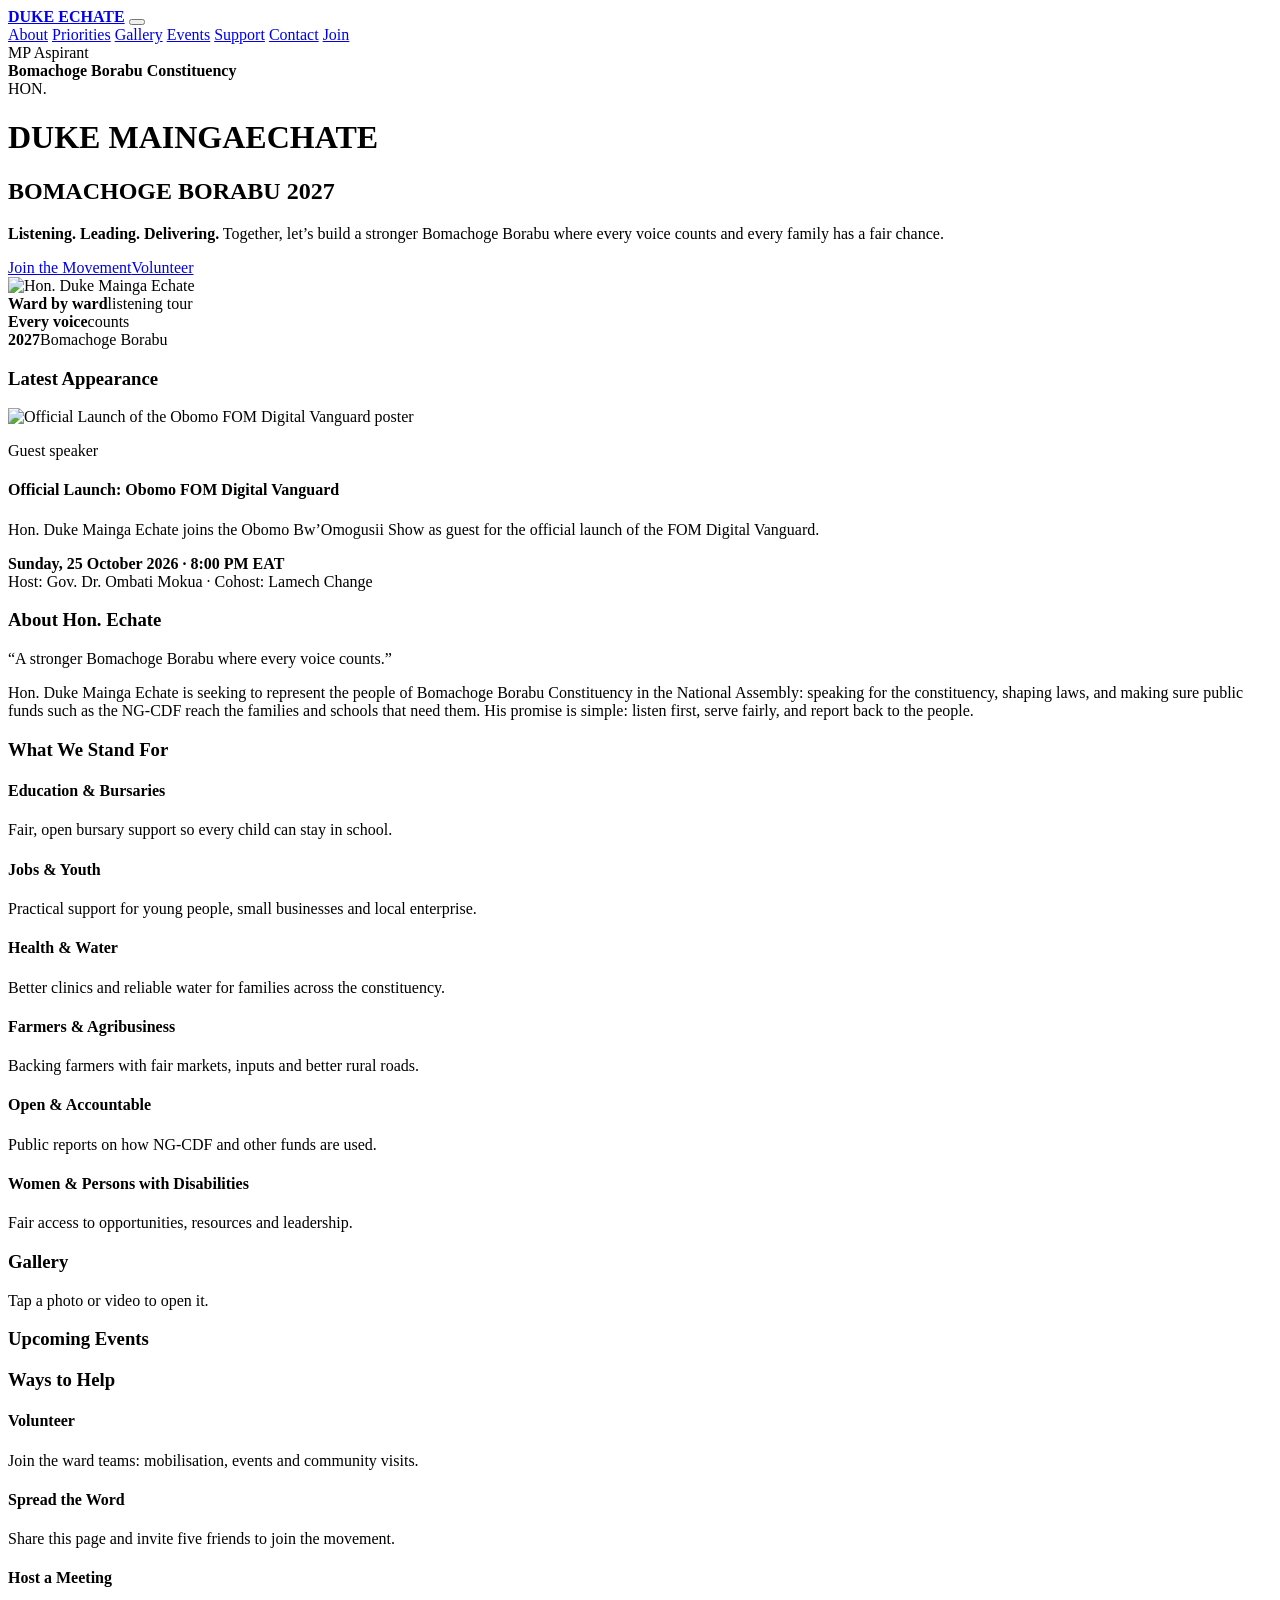
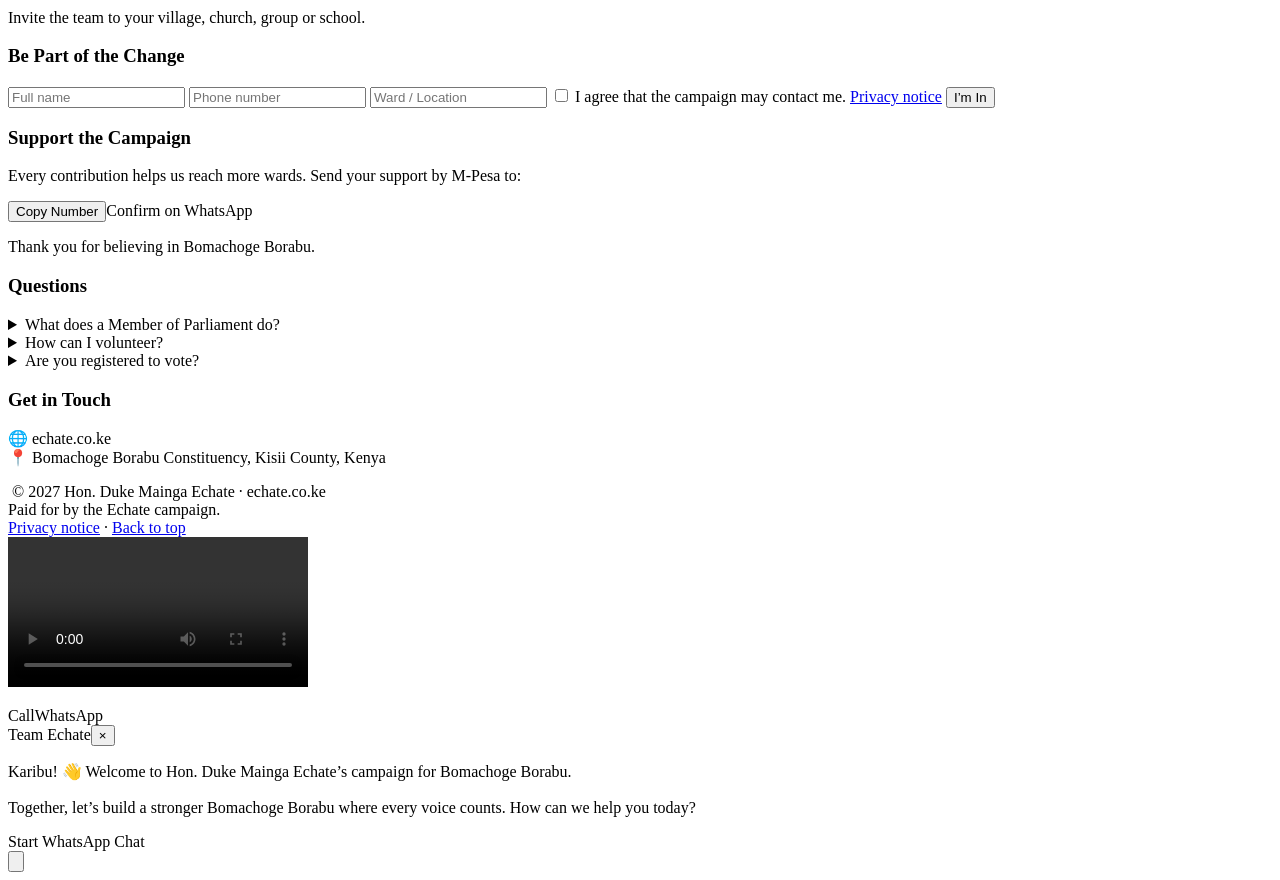
==== index.html @ a531b74c "Create index.html" ====
<!DOCTYPE html>
<html lang="en">
<head>
<meta charset="utf-8">
<meta name="viewport" content="width=device-width, initial-scale=1, viewport-fit=cover">
<title>Hon. Duke Mainga Echate | MP Aspirant, Bomachoge Borabu</title>
<meta name="description" content="Hon. Duke Mainga Echate, MP aspirant for Bomachoge Borabu Constituency. Join the movement for a stronger Bomachoge Borabu where every voice counts.">
<meta name="theme-color" content="#071238">
<link rel="canonical" href="https://echate.co.ke/">
<link rel="icon" href="favicon.ico" sizes="any">
<link rel="icon" type="image/png" href="favicon.png">
<link rel="apple-touch-icon" href="apple-touch-icon.png">
<meta property="og:type" content="website">
<meta property="og:locale" content="en_KE">
<meta property="og:site_name" content="Hon. Duke Mainga Echate">
<meta property="og:title" content="Hon. Duke Mainga Echate | MP Aspirant, Bomachoge Borabu">
<meta property="og:description" content="Join the movement for a stronger Bomachoge Borabu where every voice counts.">
<meta property="og:url" content="https://echate.co.ke/">
<meta property="og:image" content="https://echate.co.ke/share.jpg">
<meta property="og:image:width" content="1200">
<meta property="og:image:height" content="630">
<meta name="twitter:card" content="summary_large_image">
<meta name="twitter:title" content="Hon. Duke Mainga Echate | MP Aspirant, Bomachoge Borabu">
<meta name="twitter:image" content="https://echate.co.ke/share.jpg">
<link rel="stylesheet" href="style.css">
<noscript><style>.top .burger{display:none!important}.top .nl{display:flex!important;position:static!important;flex-wrap:wrap}</style></noscript>
</head>
<body>

<header class="top">
  <div class="w">
    <nav aria-label="Main">
      <a class="br" href="#" aria-label="Echate home"><img class="lg" src="logo.png" alt=""><b>DUKE ECHATE</b></a>
      <button class="burger" id="bg" type="button" aria-label="Open menu" aria-expanded="false" aria-controls="menu"><span></span><span></span><span></span></button>
      <div class="nl" id="menu">
        <a href="#about">About</a>
        <a href="#priorities">Priorities</a>
        <a href="#gallery">Gallery</a>
        <a href="#events">Events</a>
        <a href="#donate" class="needs-mpesa">Support</a>
        <a href="#contact">Contact</a>
        <a class="cta" href="#join">Join</a>
      </div>
    </nav>
  </div>
</header>

<div class="herowrap">
<div class="w">
<header class="hero">
  <div>
    <div class="party"><img src="logo.png" alt=""><span>MP Aspirant<br><b>Bomachoge Borabu Constituency</b></span></div>
    <div class="sm">HON.</div>
    <h1><span class="fn">DUKE MAINGA</span>ECHATE</h1>
    <h2>BOMACHOGE BORABU 2027</h2>
    <p><b>Listening. Leading. Delivering.</b> Together, let’s build a stronger Bomachoge Borabu where every voice counts and every family has a fair chance.</p>
    <div class="btns"><a class="b p" href="#join">Join the Movement</a><a class="b" href="#join">Volunteer</a></div>
  </div>
  <img class="photo" alt="Hon. Duke Mainga Echate" src="echate.jpg">
</header>
</div>
</div>

<div class="w">

<div class="st"><div><b>Ward by ward</b>listening tour</div><div><b>Every voice</b>counts</div><div><b>2027</b>Bomachoge Borabu</div></div>

<section id="latest">
  <h3>Latest Appearance</h3>
  <div class="feat">
    <img src="launch-poster.jpg" alt="Official Launch of the Obomo FOM Digital Vanguard poster" loading="lazy">
    <div>
      <p class="tag">Guest speaker</p>
      <h4>Official Launch: Obomo FOM Digital Vanguard</h4>
      <p class="mu">Hon. Duke Mainga Echate joins the Obomo Bw’Omogusii Show as guest for the official launch of the FOM Digital Vanguard.</p>
      <p class="mu"><b>Sunday, 25 October 2026 · 8:00 PM EAT</b><br>Host: Gov. Dr. Ombati Mokua · Cohost: Lamech Change</p>
    </div>
  </div>
</section>

<section id="about">
  <h3>About Hon. Echate</h3>
  <p class="quote">“A stronger Bomachoge Borabu where every voice counts.”</p>
  <p class="mu">Hon. Duke Mainga Echate is seeking to represent the people of Bomachoge Borabu Constituency in the National Assembly: speaking for the constituency, shaping laws, and making sure public funds such as the NG-CDF reach the families and schools that need them. His promise is simple: listen first, serve fairly, and report back to the people.</p>
</section>

<section id="priorities">
  <h3>What We Stand For</h3>
  <div class="g">
    <div class="c"><h4>Education &amp; Bursaries</h4><p>Fair, open bursary support so every child can stay in school.</p></div>
    <div class="c"><h4>Jobs &amp; Youth</h4><p>Practical support for young people, small businesses and local enterprise.</p></div>
    <div class="c"><h4>Health &amp; Water</h4><p>Better clinics and reliable water for families across the constituency.</p></div>
    <div class="c"><h4>Farmers &amp; Agribusiness</h4><p>Backing farmers with fair markets, inputs and better rural roads.</p></div>
    <div class="c"><h4>Open &amp; Accountable</h4><p>Public reports on how NG-CDF and other funds are used.</p></div>
    <div class="c"><h4>Women &amp; Persons with Disabilities</h4><p>Fair access to opportunities, resources and leadership.</p></div>
  </div>
</section>

<section id="gallery">
  <h3>Gallery</h3>
  <div class="gw"><div class="gl" id="gl"></div></div>
  <p class="hint">Tap a photo or video to open it.</p>
</section>

<section id="events">
  <h3>Upcoming Events</h3>
  <div class="g2" id="evl"></div>
</section>

<section id="volunteer">
  <h3>Ways to Help</h3>
  <div class="g">
    <div class="c"><h4>Volunteer</h4><p>Join the ward teams: mobilisation, events and community visits.</p></div>
    <div class="c"><h4>Spread the Word</h4><p>Share this page and invite five friends to join the movement.</p></div>
    <div class="c"><h4>Host a Meeting</h4><p>Invite the team to your village, church, group or school.</p></div>
  </div>
</section>

<section id="join">
  <h3>Be Part of the Change</h3>
  <form class="f" id="jf" novalidate>
    <input id="n" name="name" placeholder="Full name" autocomplete="name" required>
    <input id="p" name="phone" placeholder="Phone number" type="tel" autocomplete="tel" required>
    <input id="w" name="ward" placeholder="Ward / Location">
    <label class="chk"><input type="checkbox" id="cn"> <span>I agree that the campaign may contact me. <a href="privacy.html">Privacy notice</a></span></label>
    <button class="b p" id="js" type="submit">I’m In</button>
    <p class="fs" id="fs" role="status"></p>
  </form>
</section>

<section id="donate" class="needs-mpesa">
  <div class="dn">
    <h3 class="nm">Support the Campaign</h3>
    <p class="mu">Every contribution helps us reach more wards. Send your support by M-Pesa to:</p>
    <p class="num" id="mp"></p>
    <div class="btns"><button class="b p" id="cp" type="button">Copy Number</button><a class="b needs-phone" data-wa data-msg="Hello, I have sent my support to the campaign.">Confirm on WhatsApp</a></div>
    <p class="mu sm2">Thank you for believing in Bomachoge Borabu.</p>
  </div>
</section>

<section id="faq">
  <h3>Questions</h3>
  <details class="q"><summary>What does a Member of Parliament do?</summary><p>An MP represents the constituency in the National Assembly, makes and reviews laws, oversees government, and works with the NG-CDF committee on local development.</p></details>
  <details class="q"><summary>How can I volunteer?</summary><p>Fill in the form above and tell us your ward.</p></details>
  <details class="q"><summary>Are you registered to vote?</summary><p>Check your registration with the IEBC and encourage your family and friends to do the same.</p></details>
</section>

<section id="contact">
  <h3>Get in Touch</h3>
  <p id="cl">🌐 echate.co.ke<br>📍 Bomachoge Borabu Constituency, Kisii County, Kenya</p>
  <div class="soc" id="soc"></div>
</section>

</div>

<footer><div class="w">
  <img class="lg" src="logo.png" alt="">
  <span>© <span id="yr">2027</span> Hon. Duke Mainga Echate · echate.co.ke<br>Paid for by the Echate campaign.<br><a href="privacy.html">Privacy notice</a> · <a href="#">Back to top</a></span>
</div></footer>

<div class="lb" id="lb"><img id="lbi" alt=""><video id="lbv" controls playsinline></video><p class="cap" id="lbc"></p></div>

<div class="bar needs-phone"><a data-tel>Call</a><a data-wa data-msg="Hello Hon. Echate’s team! I’d like to join the movement for a stronger Bomachoge Borabu.">WhatsApp</a></div>

<div class="wa needs-phone">
  <div class="pop" id="pp">
    <div class="ph"><span>Team Echate</span><button id="pc" type="button" aria-label="Close">×</button></div>
    <div class="pm"><p>Karibu! 👋 Welcome to Hon. Duke Mainga Echate’s campaign for Bomachoge Borabu.<br><br>Together, let’s build a stronger Bomachoge Borabu where every voice counts. How can we help you today?</p>
    <a data-wa data-msg="Hello Hon. Echate’s team! I’d like to join the movement for a stronger Bomachoge Borabu.">Start WhatsApp Chat</a></div>
  </div>
  <button class="wb" aria-label="Chat on WhatsApp" id="pt" type="button"><svg viewBox="0 0 32 32"><path d="M16 3C9 3 3.3 8.6 3.3 15.5c0 2.4.7 4.7 1.9 6.6L3 29l7.1-2.1a12.8 12.8 0 0 0 5.9 1.4c7 0 12.7-5.6 12.7-12.5S23 3 16 3zm0 22.7c-1.9 0-3.7-.5-5.300-1.500l-.4-.2-4.200 1.200 1.300-4-.3-.4a10 10 0 0 1-1.600-5.300C5.500 10 10.200 5.500 16 5.500s10.500 4.500 10.500 10S21.800 25.700 16 25.700zm5.800-7.500c-.3-.2-1.900-.9-2.200-1s-.5-.2-.7.200-.8 1-1 1.200-.4.200-.7.100a8.500 8.500 0 0 1-4.200-3.700c-.3-.6.300-.5.900-1.700.1-.2 0-.4 0-.5l-1-2.300c-.3-.6-.5-.5-.7-.5h-.6c-.2 0-.6.100-.9.400s-1.200 1.200-1.200 2.900 1.200 3.300 1.400 3.600 2.400 3.700 5.900 5.100c2.200.9 3 .9 4.100.8.700-.1 1.900-.8 2.200-1.500s.3-1.400.2-1.500-.3-.2-.7-.4z"/></svg></button>
</div>

<script src="config.js"></script>
<script src="events.js"></script>
<script src="gallery.js"></script>
<script src="script.js"></script>
</body>
</html>
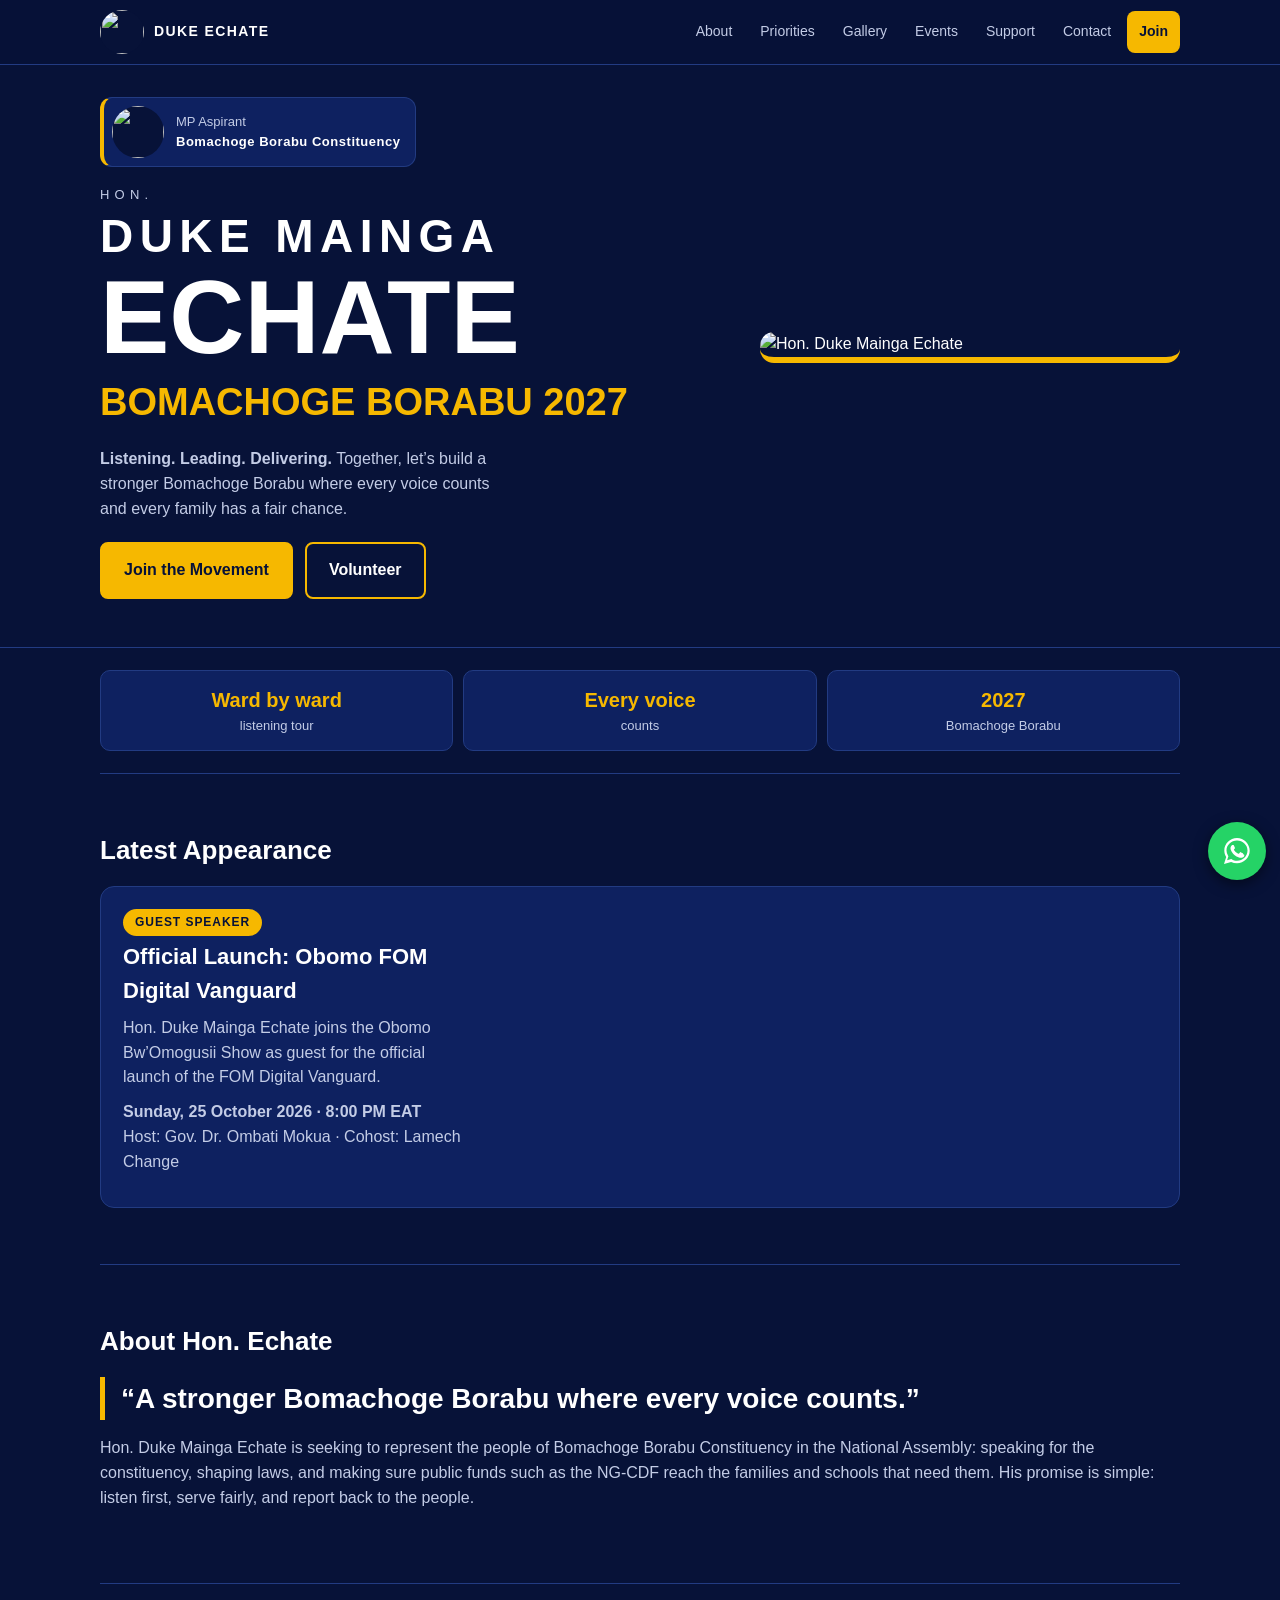
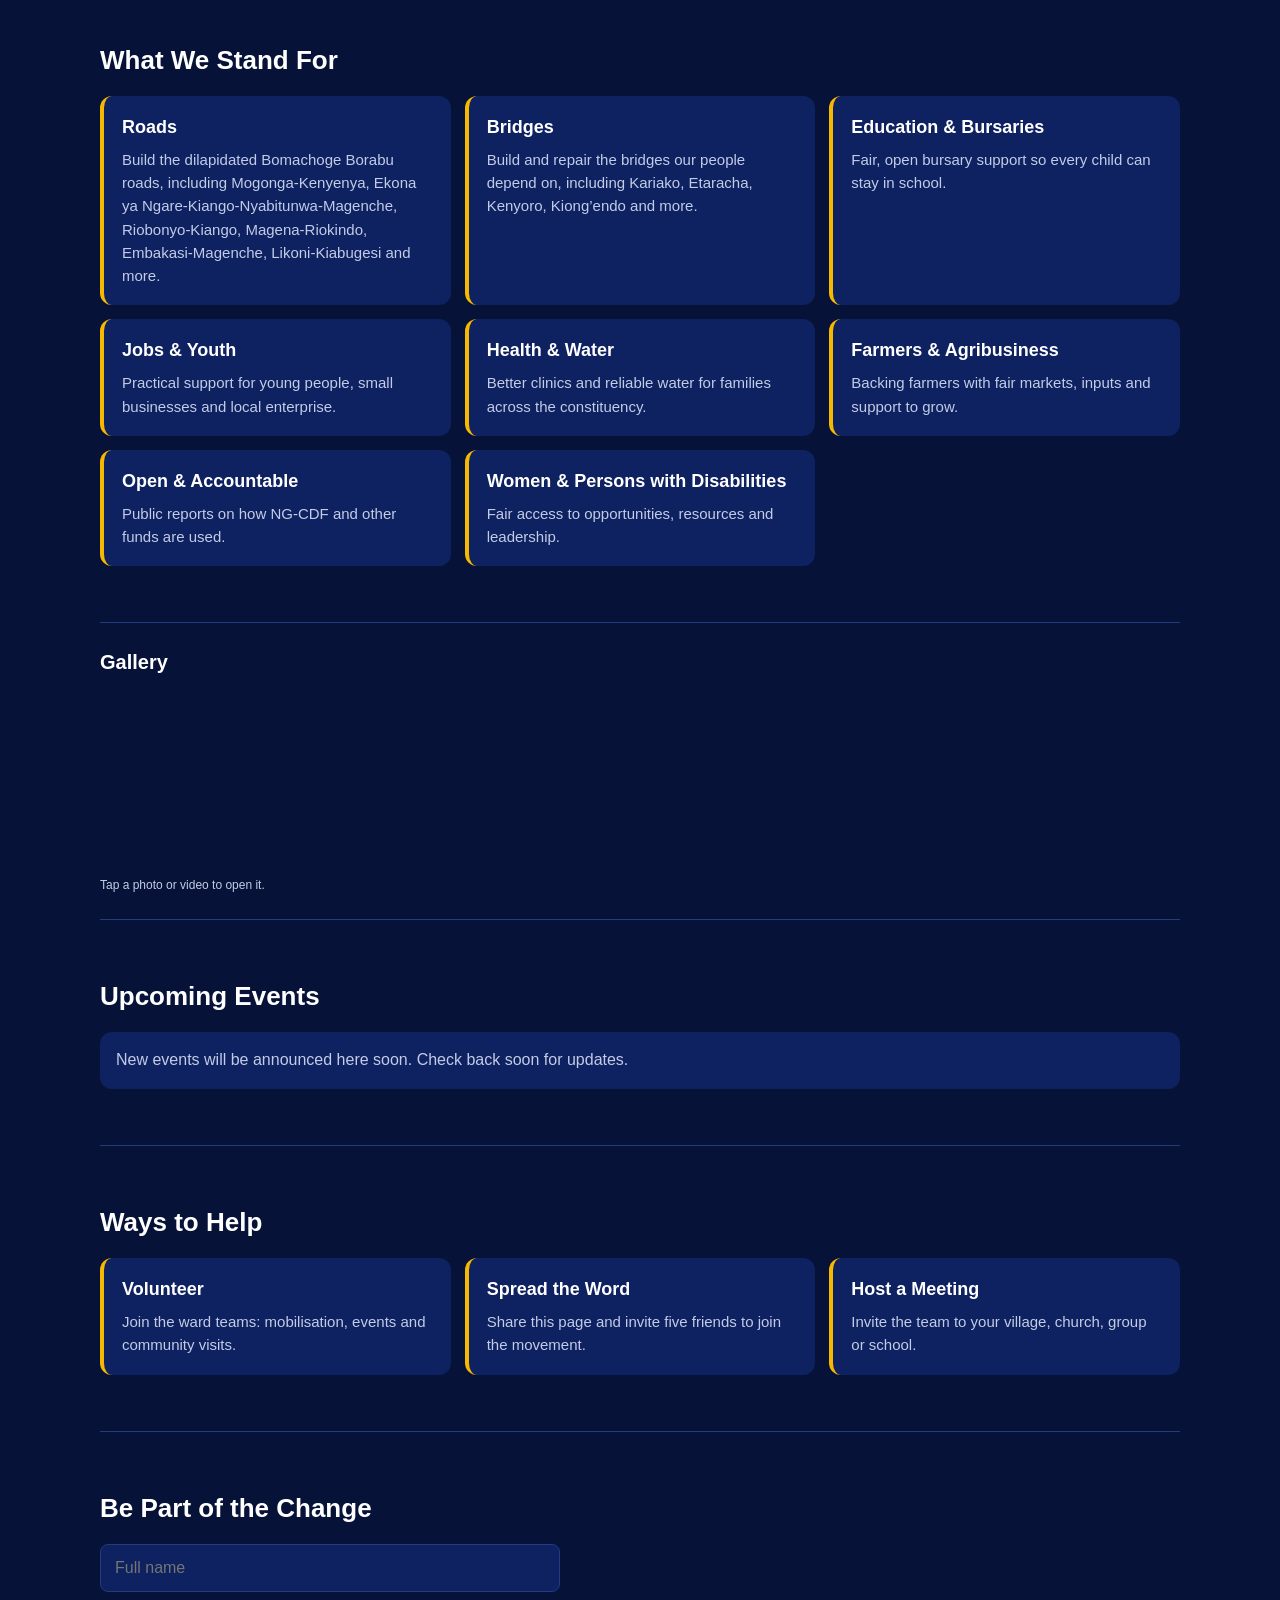
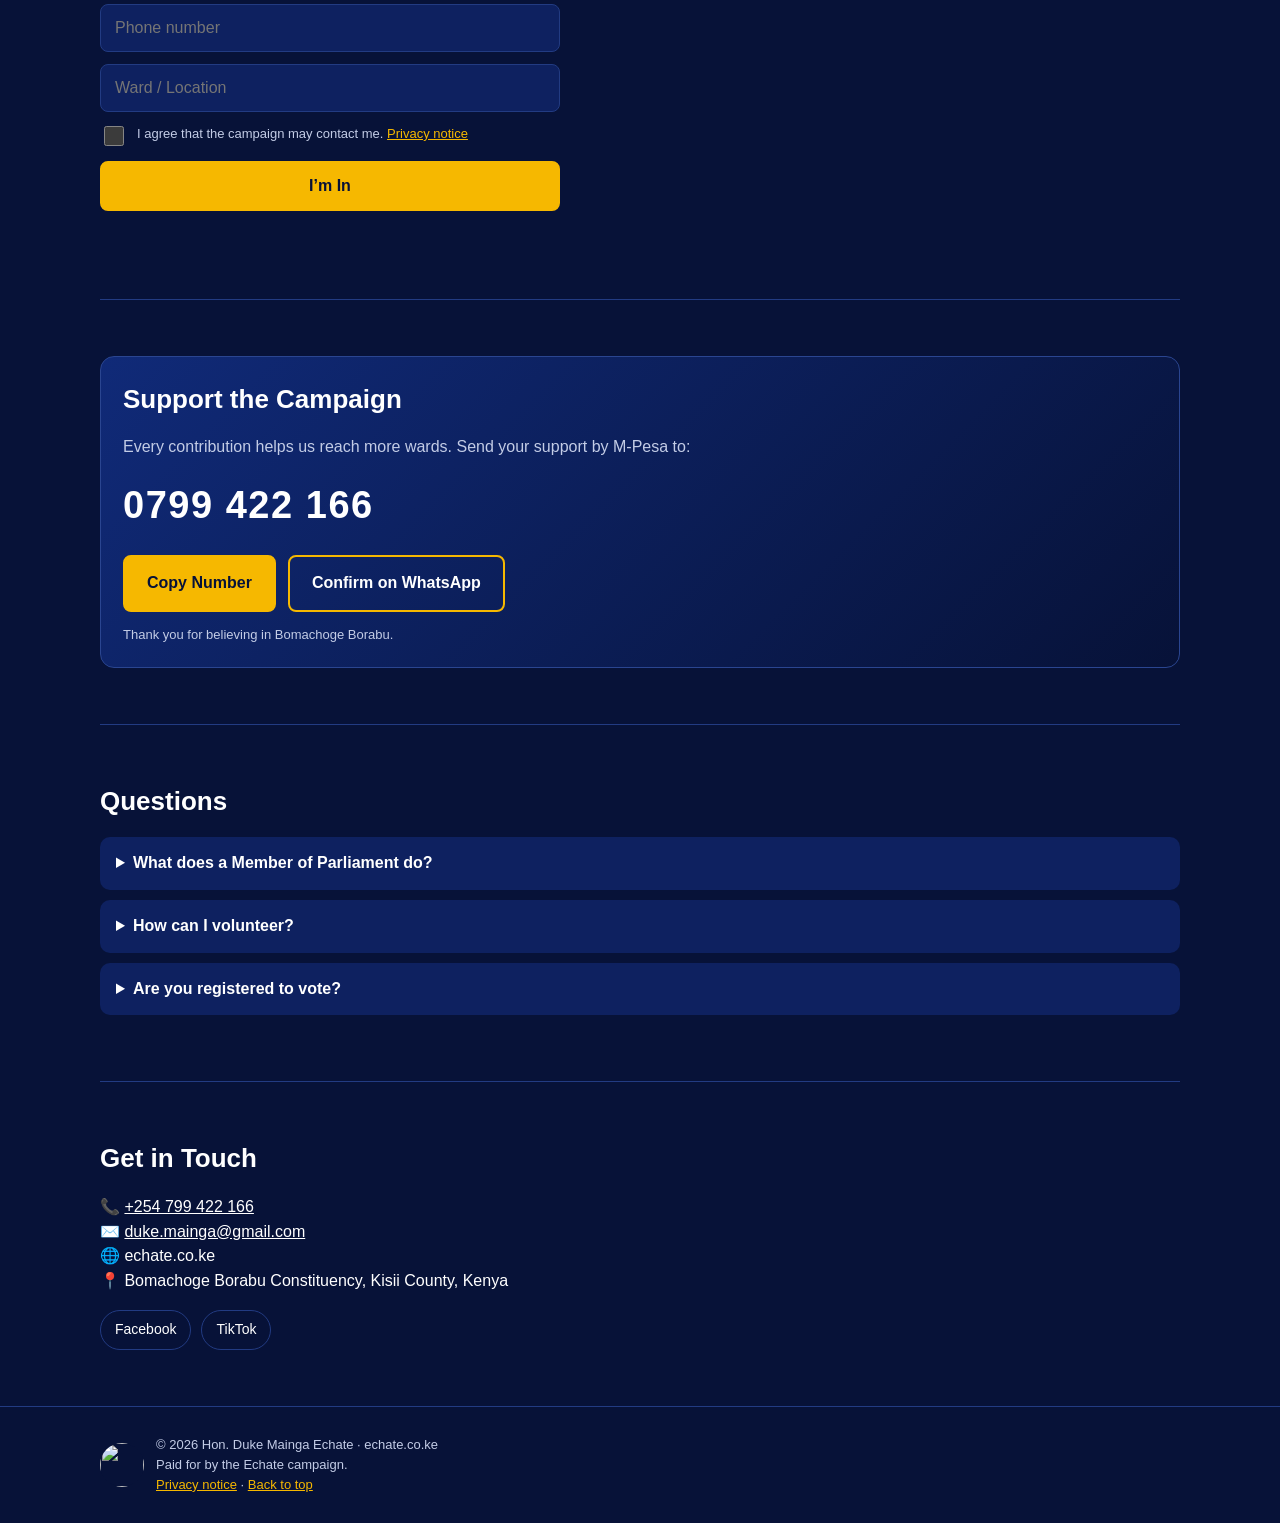
==== commit 6bc2f190: "Update index.html" ====
--- a/index.html
+++ b/index.html
@@ -87,10 +87,12 @@
 <section id="priorities">
   <h3>What We Stand For</h3>
   <div class="g">
+    <div class="c"><h4>Roads</h4><p>Build the dilapidated Bomachoge Borabu roads, including Mogonga-Kenyenya, Ekona ya Ngare-Kiango-Nyabitunwa-Magenche, Riobonyo-Kiango, Magena-Riokindo, Embakasi-Magenche, Likoni-Kiabugesi and more.</p></div>
+    <div class="c"><h4>Bridges</h4><p>Build and repair the bridges our people depend on, including Kariako, Etaracha, Kenyoro, Kiong’endo and more.</p></div>
     <div class="c"><h4>Education &amp; Bursaries</h4><p>Fair, open bursary support so every child can stay in school.</p></div>
     <div class="c"><h4>Jobs &amp; Youth</h4><p>Practical support for young people, small businesses and local enterprise.</p></div>
     <div class="c"><h4>Health &amp; Water</h4><p>Better clinics and reliable water for families across the constituency.</p></div>
-    <div class="c"><h4>Farmers &amp; Agribusiness</h4><p>Backing farmers with fair markets, inputs and better rural roads.</p></div>
+    <div class="c"><h4>Farmers &amp; Agribusiness</h4><p>Backing farmers with fair markets, inputs and support to grow.</p></div>
     <div class="c"><h4>Open &amp; Accountable</h4><p>Public reports on how NG-CDF and other funds are used.</p></div>
     <div class="c"><h4>Women &amp; Persons with Disabilities</h4><p>Fair access to opportunities, resources and leadership.</p></div>
   </div>
--- a/style.css
+++ b/style.css
@@ -0,0 +1,206 @@
+/* ===== Echate theme: navy, gold, white ===== */
+:root{--bg:#071238;--card:#0e2160;--line:#223b82;--tx:#ffffff;--mu:#c3cce6;--g:#f6b800;--g2:#e0a400;--ink:#071238;color-scheme:dark;box-sizing:border-box;--gh:130px;padding-bottom:calc(64px + env(safe-area-inset-bottom,0px))}
+*{box-sizing:inherit}
+html{scroll-behavior:smooth;scroll-padding-top:calc(76px + env(safe-area-inset-top,0px))}
+body{margin:0;background:var(--bg);color:var(--tx);font-family:"Helvetica Neue",Arial,sans-serif;line-height:1.55}
+.w{max-width:960px;margin:0 auto;padding:0 max(20px,env(safe-area-inset-left,0px)) 0 max(20px,env(safe-area-inset-right,0px))}
+img,video{max-width:100%}
+body{overflow-x:hidden}
+a{color:inherit}
+
+/* header + navigation (hamburger on phones and tablets) */
+.top{position:sticky;top:0;z-index:30;padding-top:env(safe-area-inset-top,0px);background:rgba(7,18,56,.94);-webkit-backdrop-filter:blur(8px);backdrop-filter:blur(8px);border-bottom:1px solid var(--line)}
+nav{display:flex;justify-content:space-between;align-items:center;gap:8px;padding:10px 0;font-size:14px;position:relative}
+.br{display:flex;align-items:center;gap:10px;text-decoration:none;color:#fff}
+.br b{letter-spacing:.1em;font-size:14px}
+.lg{width:44px;height:44px;border-radius:50%;display:block;background:var(--ink)}
+.nl{display:flex;gap:4px;align-items:center}
+.nl a{color:var(--mu);text-decoration:none;padding:10px 12px;border-radius:8px}
+.nl a:hover{color:#fff;background:var(--card)}
+.nl a.cta{background:var(--g);color:var(--ink);font-weight:700}
+.burger{display:none;width:46px;height:46px;border:1px solid var(--line);background:var(--card);border-radius:10px;flex-direction:column;align-items:center;justify-content:center;gap:5px;padding:0}
+.burger span{display:block;width:22px;height:2px;background:#fff;border-radius:2px;transition:transform .25s,opacity .2s}
+.burger[aria-expanded="true"] span:nth-child(1){transform:translateY(7px) rotate(45deg)}
+.burger[aria-expanded="true"] span:nth-child(2){opacity:0}
+.burger[aria-expanded="true"] span:nth-child(3){transform:translateY(-7px) rotate(-45deg)}
+@media(max-width:859px){
+  .top .burger{display:flex}
+  .top .nl{display:none;position:absolute;left:0;right:0;top:100%;flex-direction:column;align-items:stretch;gap:2px;background:#0a1a4f;border:1px solid var(--line);border-radius:12px;padding:8px;box-shadow:0 14px 30px rgba(0,0,0,.65)}
+  .top .nl.o{display:flex}
+  .top .nl a{padding:15px 16px;font-size:16px}
+  .top .nl a.cta{text-align:center;margin-top:4px}
+}
+
+/* hero */
+.hero{display:grid;gap:24px;padding:20px 0 40px;align-items:center}
+@media(min-width:760px){.hero{grid-template-columns:1.1fr .9fr}}
+.party{display:flex;align-items:center;gap:12px;background:var(--card);border:1px solid var(--line);border-left:4px solid var(--g);border-radius:12px;padding:8px 14px 8px 8px;margin-bottom:18px;font-size:13px;color:var(--mu);width:max-content;max-width:100%}
+.party img{width:52px;height:52px;border-radius:50%;background:var(--ink);flex:none}
+.party b{color:#fff;letter-spacing:.04em}
+.sm{letter-spacing:.4em;font-size:13px;color:var(--mu)}
+h1{font-size:clamp(56px,16vw,104px);line-height:.95;margin:6px 0;font-weight:800}
+.fn{display:block;font-size:clamp(26px,8vw,46px);letter-spacing:.14em;font-weight:700;line-height:1.1;margin-bottom:6px}
+.hero h2{font-size:clamp(26px,7vw,38px);margin:0 0 8px;color:var(--g);font-weight:800}
+.hero p{color:var(--mu);max-width:44ch}
+.btns{display:flex;gap:12px;flex-wrap:wrap;margin-top:20px}
+.b{display:inline-block;padding:14px 22px;border-radius:8px;font-weight:700;text-decoration:none;border:2px solid var(--g);color:#fff;background:transparent}
+.b.p{background:var(--g);color:var(--ink)}
+.photo{width:100%;max-height:620px;object-fit:cover;object-position:top;border-radius:14px;border-bottom:6px solid var(--g);display:block}
+
+/* sections */
+section{padding:40px 0;border-top:1px solid var(--line)}
+h3{font-size:26px;margin:0 0 16px}
+.g{display:grid;gap:14px}
+@media(min-width:760px){.g{grid-template-columns:repeat(3,1fr)}}
+.c{background:var(--card);padding:18px;border-radius:12px;border-left:4px solid var(--g)}
+.c h4{margin:0 0 6px;font-size:18px}
+.c p{margin:0;color:var(--mu);font-size:15px}
+.st{display:grid;grid-template-columns:repeat(3,1fr);gap:10px;text-align:center;padding:22px 0}
+.st div{background:var(--card);border:1px solid var(--line);border-radius:10px;padding:14px 6px;font-size:13px;color:var(--mu)}
+.st b{display:block;font-size:20px;color:var(--g)}
+.quote{font-size:clamp(20px,5vw,28px);font-weight:700;border-left:5px solid var(--g);padding-left:16px;margin:0 0 14px}
+.mu{color:var(--mu)}
+
+/* gallery (auto-scrolling strip: photos + videos) */
+#gallery{padding:24px 0}
+#gallery h3{font-size:20px;margin-bottom:10px}
+.gw{overflow:hidden;border-radius:12px}
+.gl{display:flex;gap:10px;width:max-content;animation:rv 30s linear infinite}
+.gw:hover .gl{animation-play-state:paused}
+.gi{position:relative;height:var(--gh);border-radius:10px;overflow:hidden;cursor:pointer;background:#040b26;flex:none}
+.gi img,.gi video{height:var(--gh);width:auto;display:block}
+.gi video{min-width:90px;object-fit:cover}
+.pl{position:absolute;left:50%;top:50%;width:40px;height:40px;margin:-20px 0 0 -20px;border-radius:50%;background:rgba(246,184,0,.95);color:var(--ink);display:flex;align-items:center;justify-content:center;font-size:16px;padding-left:3px}
+.hint{margin:8px 0 0;font-size:12px;color:var(--mu)}
+@keyframes rv{from{transform:translateX(-50%)}to{transform:translateX(0)}}
+@media(prefers-reduced-motion:reduce){.gl{animation:none}.gw{overflow-x:auto}}
+.lb{flex-direction:column;gap:10px;display:none;position:fixed;top:0;right:0;bottom:0;left:0;background:rgba(0,0,0,.93);z-index:50;align-items:center;justify-content:center;padding:16px}
+.lb.o{display:flex}
+.lb img,.lb video{max-width:100%;max-height:calc(100% - 52px);border-radius:10px}
+.cap{margin:0;color:#fff;font-weight:700;text-align:center;font-size:16px}
+.cap:empty{display:none}
+.lb video{display:none;width:100%;background:#000}
+
+/* events */
+.g2{display:grid;gap:14px}
+@media(min-width:760px){.g2{grid-template-columns:1fr 1fr}}
+.ev{display:flex;gap:14px;background:var(--card);border-radius:12px;padding:14px;align-items:center}
+.ev .d{background:var(--g);color:var(--ink);border-radius:8px;padding:8px 12px;text-align:center;font-weight:800;line-height:1.1;min-width:64px}
+.ev .d small{display:block;font-size:11px;font-weight:600}
+.ev p{margin:0;color:var(--mu);font-size:14px}
+.em{color:var(--mu);grid-column:1/-1;background:var(--card);padding:16px;border-radius:12px}
+
+/* form, donate, faq, contact */
+.f{display:grid;gap:12px;max-width:460px}
+input{padding:14px;border-radius:8px;border:1px solid var(--line);background:var(--card);color:var(--tx);font-size:16px;width:100%}
+button{cursor:pointer;font-size:16px;font-family:inherit}
+.dn{background:linear-gradient(135deg,#102a78,#071238);border:1px solid #2a4590;border-radius:14px;padding:22px}
+.nm{margin-top:0}
+.sm2{font-size:13px;margin-bottom:0}
+.num{font-size:clamp(26px,8vw,38px);font-weight:800;margin:6px 0;letter-spacing:.04em;color:#fff}
+.q{background:var(--card);border-radius:10px;padding:14px 16px;margin-bottom:10px}
+.q summary{font-weight:700;cursor:pointer}
+.q p{color:var(--mu);margin:8px 0 0}
+.soc{display:flex;gap:10px;flex-wrap:wrap;margin-top:12px}
+.soc a{border:1px solid var(--line);padding:8px 14px;border-radius:20px;color:#fff;text-decoration:none;font-size:14px}
+#contact a{color:#fff}
+footer{padding:28px 0;color:var(--mu);font-size:13px;border-top:1px solid var(--line)}
+footer .w{display:flex;align-items:center;gap:12px}
+
+/* bottom bar + WhatsApp bubble */
+.bar{position:fixed;left:0;right:0;bottom:0;display:flex;gap:8px;padding:10px 12px calc(10px + env(safe-area-inset-bottom,0px));background:#040b26;z-index:5}
+.bar a{flex:1;text-align:center;padding:12px;border-radius:8px;font-weight:700;text-decoration:none;color:var(--ink);background:var(--g)}
+.bar a+a{background:#25d366;color:#04210f}
+@media(min-width:760px){.bar{display:none}:root{padding-bottom:0}}
+.wa{position:fixed;right:14px;bottom:calc(76px + env(safe-area-inset-bottom,0px));z-index:6;display:flex;flex-direction:column;align-items:flex-end;gap:10px}
+@media(min-width:760px){.wa{bottom:20px}}
+.wb{width:58px;height:58px;border-radius:50%;background:#25d366;border:0;box-shadow:0 4px 14px rgba(0,0,0,.5);display:flex;align-items:center;justify-content:center}
+.wb svg{width:32px;height:32px;fill:#fff}
+.pop{display:none;width:min(300px,calc(100vw - 28px));background:#fff;color:#111;border-radius:14px;box-shadow:0 6px 24px rgba(0,0,0,.6);overflow:hidden}
+.pop.o{display:block}
+.ph{background:#075e54;color:#fff;padding:12px 14px;display:flex;justify-content:space-between;align-items:center;font-weight:700;font-size:15px}
+.ph button{background:none;border:0;color:#fff;font-size:22px;line-height:1}
+.pm{padding:14px;background:#ece5dd}
+.pm p{margin:0;background:#fff;padding:10px 12px;border-radius:0 10px 10px 10px;font-size:14.5px;line-height:1.45}
+.pm a{display:block;margin-top:12px;background:#25d366;color:#fff;text-align:center;padding:12px;border-radius:24px;font-weight:700;text-decoration:none}
+
+/* form status + consent */
+.chk{display:flex;gap:10px;align-items:flex-start;font-size:13px;color:var(--mu)}
+.chk input{width:20px;height:20px;margin-top:2px;flex:none;accent-color:var(--g)}
+.chk a{color:var(--g)}
+.fs{margin:0;font-size:14px;min-height:20px}
+.fs.ok{color:#7fe08f}.fs.bad{color:#ff8a80}
+footer a{color:var(--g)}
+/* privacy + 404 pages */
+.plain{padding-bottom:0}
+.pg{padding:10px 0 30px;max-width:720px}
+.pg h1{font-size:clamp(32px,8vw,48px);margin:10px 0 4px}
+.pg h3{font-size:20px;margin:26px 0 8px;color:var(--g)}
+.pg p{color:#dde3f5;margin:0 0 8px}
+.pg a{color:var(--g)}
+.nf{text-align:center;padding:60px 20px}
+.nf .big{width:120px;height:120px;margin:0 auto 10px}
+.nf h1{font-size:90px;margin:0;color:var(--g)}
+.nf h2{margin:0 0 10px}
+
+/* ===== responsive: phones, tablets, laptops, large screens ===== */
+@media(max-width:480px){
+  h3{font-size:22px}
+  section{padding:32px 0}
+  .btns .b{flex:1 1 100%;text-align:center}
+  .party{font-size:12px}
+  .st b{font-size:17px}
+  .st div{font-size:12px;padding:12px 4px}
+  .ev .d{min-width:56px;padding:8px}
+  footer .w{flex-direction:column;align-items:flex-start}
+}
+@media(max-width:360px){
+  .br b{letter-spacing:.08em;font-size:13px}
+  .w{padding-left:14px;padding-right:14px}
+  .b{padding:13px 16px}
+}
+@media(min-width:600px){
+  :root{--gh:150px}
+  .g{grid-template-columns:repeat(2,1fr)}
+  .hero{padding-top:32px}
+}
+@media(min-width:760px){
+  .g{grid-template-columns:repeat(3,1fr)}
+}
+@media(min-width:1100px){
+  :root{--gh:180px}
+  .w{max-width:1120px}
+  section{padding:56px 0}
+  .photo{max-height:700px}
+  .hero{gap:48px}
+}
+@media(min-width:1500px){
+  .w{max-width:1280px}
+  body{font-size:18px}
+  .nl a{font-size:15px}
+}
+@media(max-height:480px) and (orientation:landscape){
+  .wa{bottom:70px}
+  .photo{max-height:360px}
+}
+@media(hover:none){.nl a:hover{background:none;color:var(--mu)}}
+@media print{.top,.bar,.wa,.lb{display:none}body{background:#fff;color:#000}}
+
+/* gallery names */
+.nm2{position:absolute;left:0;right:0;bottom:0;padding:16px 6px 5px;background:linear-gradient(transparent,rgba(0,0,0,.85));color:#fff;font-size:11px;font-weight:700;line-height:1.2;white-space:nowrap;overflow:hidden;text-overflow:ellipsis}
+@media(min-width:600px){.nm2{font-size:12px}}
+
+/* Echate extras: hero background, featured appearance, no-bar state */
+body{background:var(--bg) url(band-bg.jpg) center top/cover fixed}
+.herowrap{background:var(--bg) url(hero-bg.jpg) center/cover no-repeat;border-bottom:1px solid var(--line)}
+.hero{padding-bottom:48px}
+.photo{max-width:420px;justify-self:center;border-bottom-color:var(--g)}
+@media(min-width:760px){.photo{justify-self:end}}
+.feat{display:grid;gap:18px;background:var(--card);border:1px solid var(--line);border-radius:14px;padding:16px;align-items:center}
+.feat img{width:100%;max-width:340px;border-radius:10px;justify-self:center;display:block}
+.feat h4{font-size:22px;margin:4px 0 8px}
+.feat .mu{margin:0 0 10px}
+.tag{display:inline-block;background:var(--g);color:var(--ink);font-weight:800;font-size:12px;letter-spacing:.08em;text-transform:uppercase;border-radius:20px;padding:4px 12px;margin:0}
+@media(min-width:760px){.feat{grid-template-columns:340px 1fr;padding:22px;gap:28px}}
+html.nobar{padding-bottom:env(safe-area-inset-bottom,0px)}
+section{background:transparent}
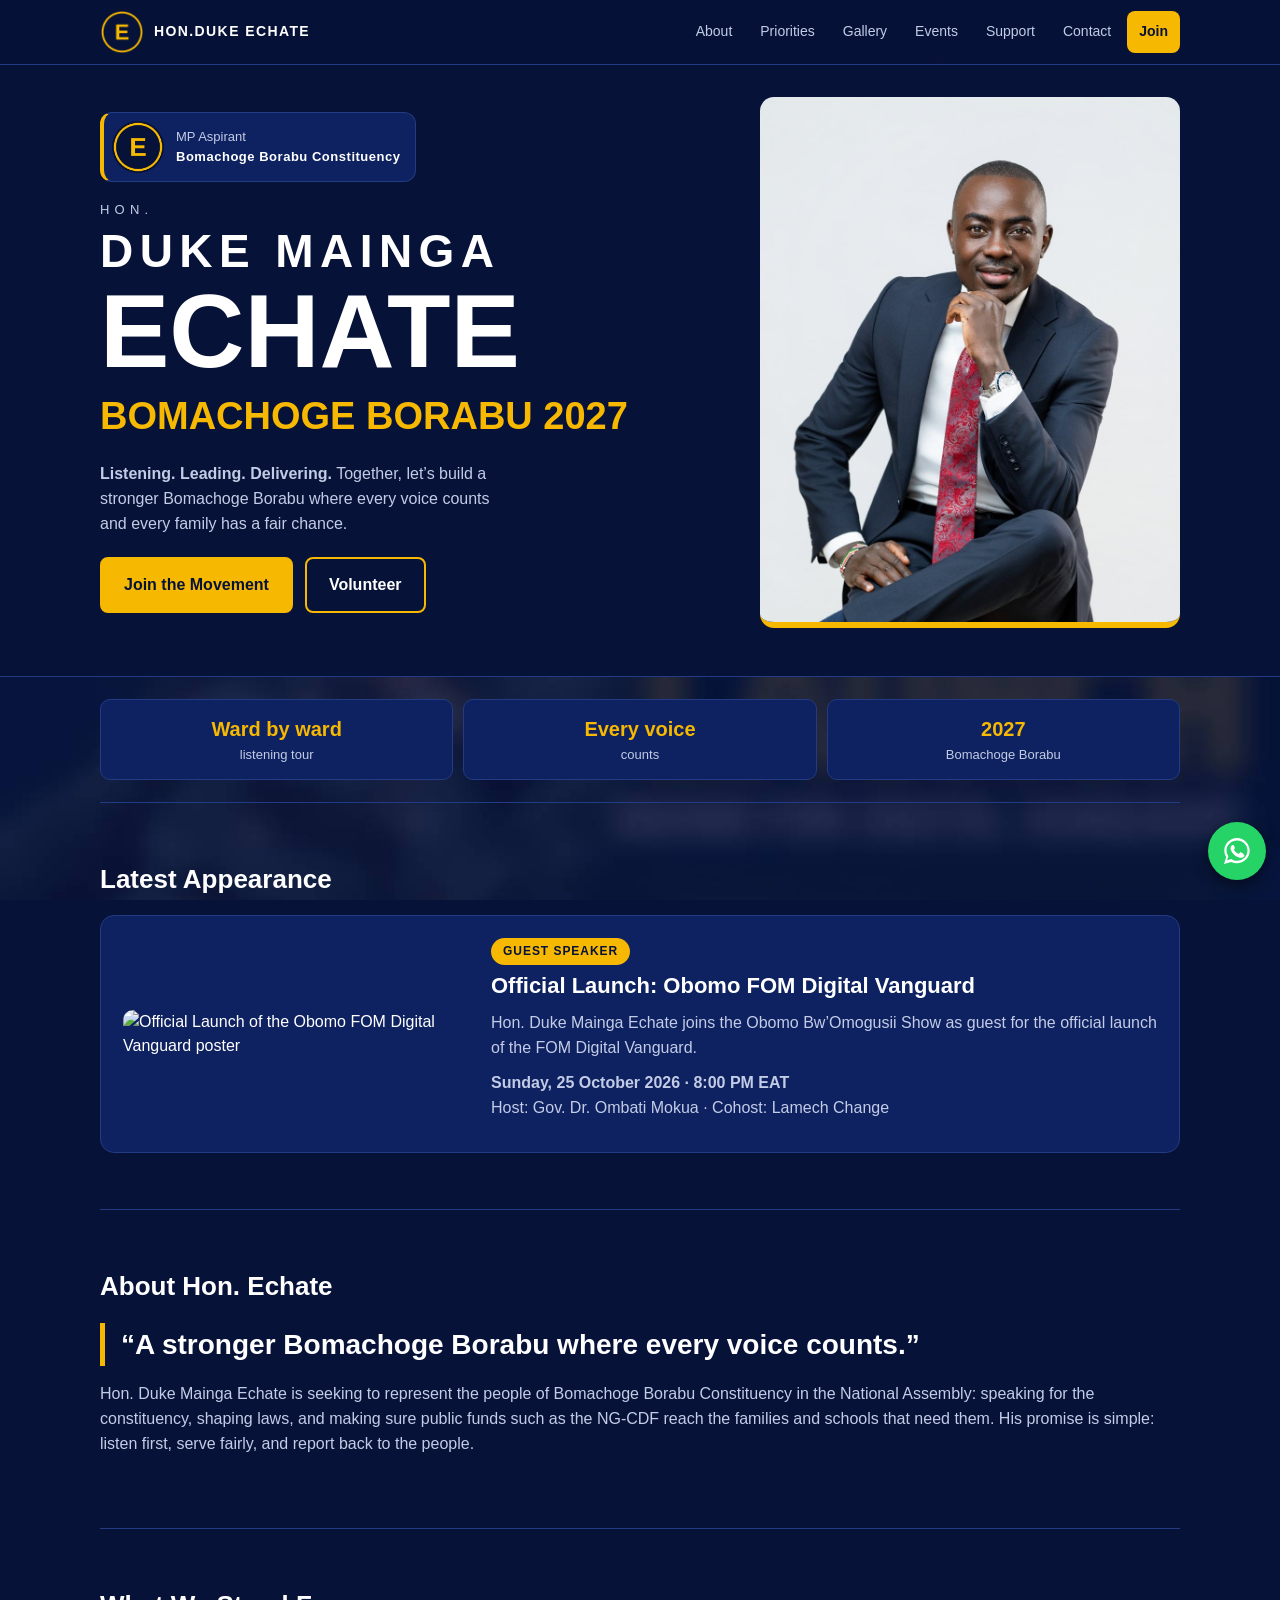
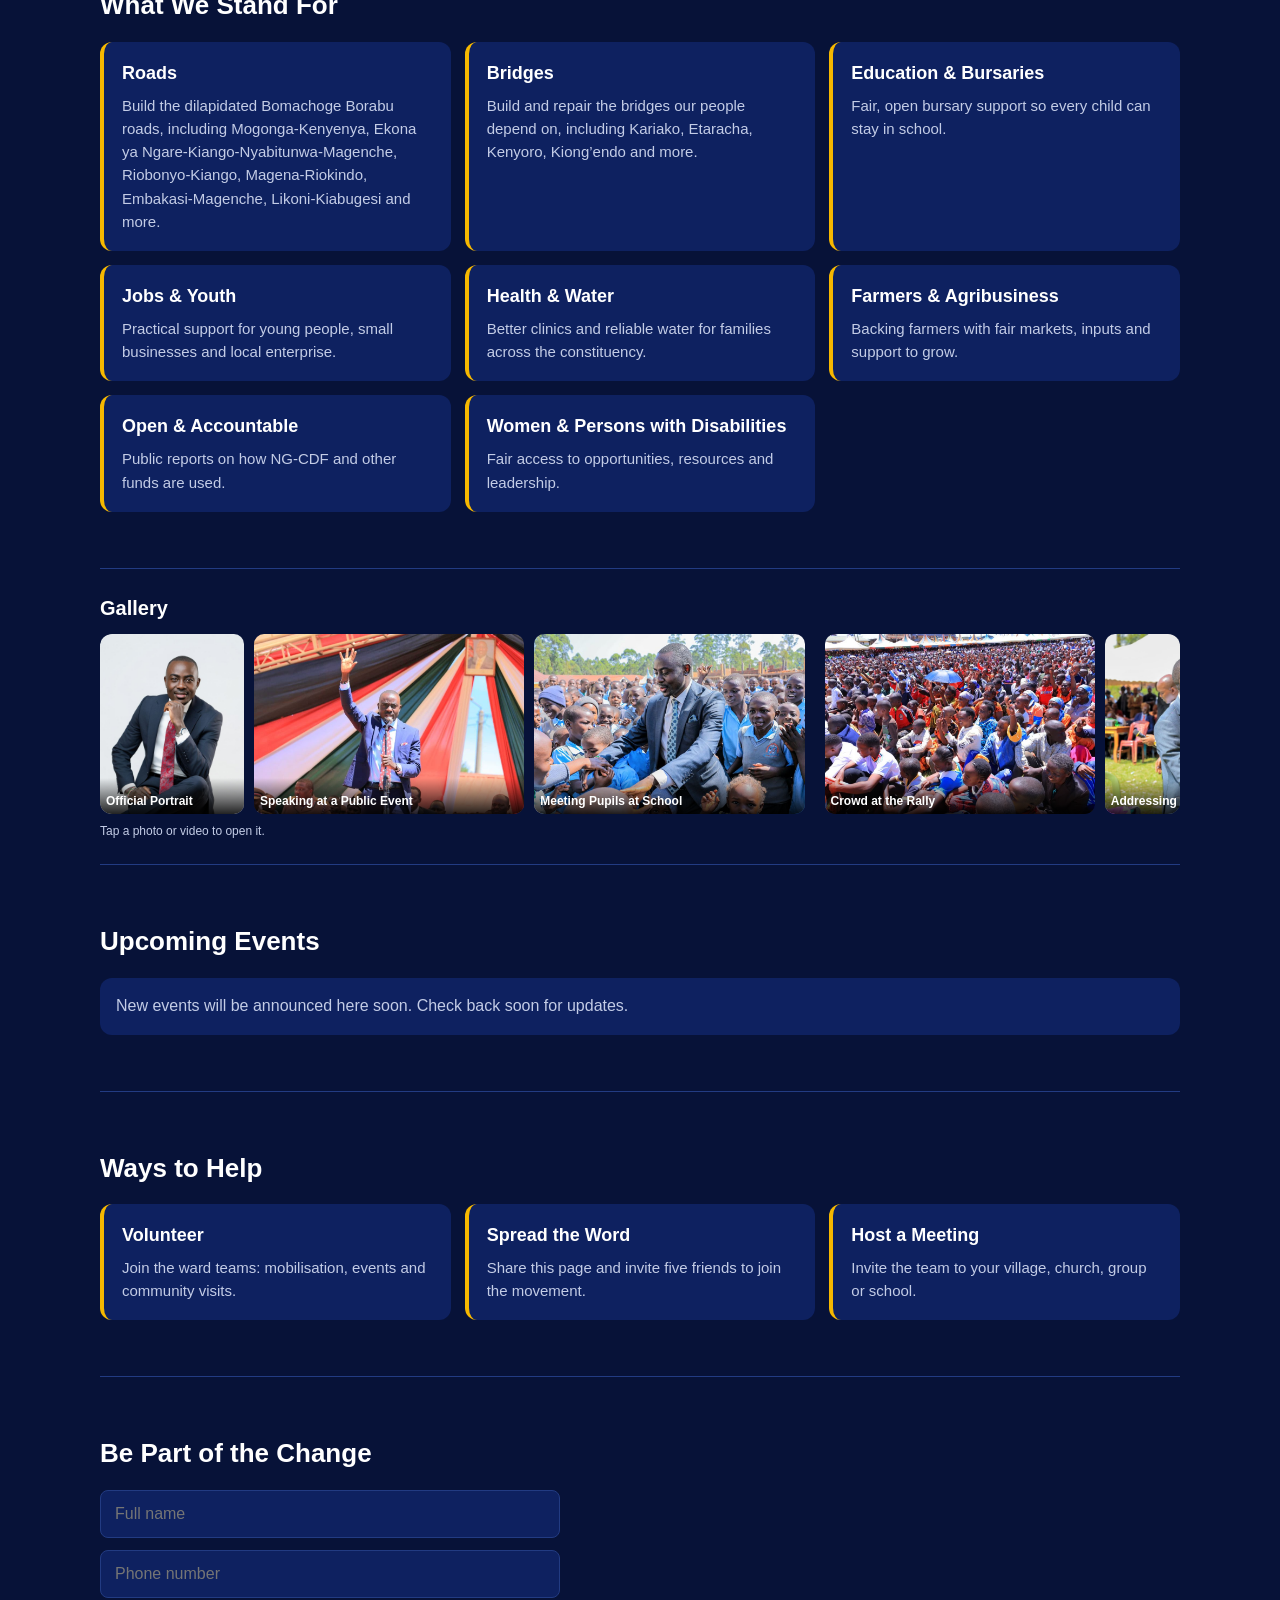
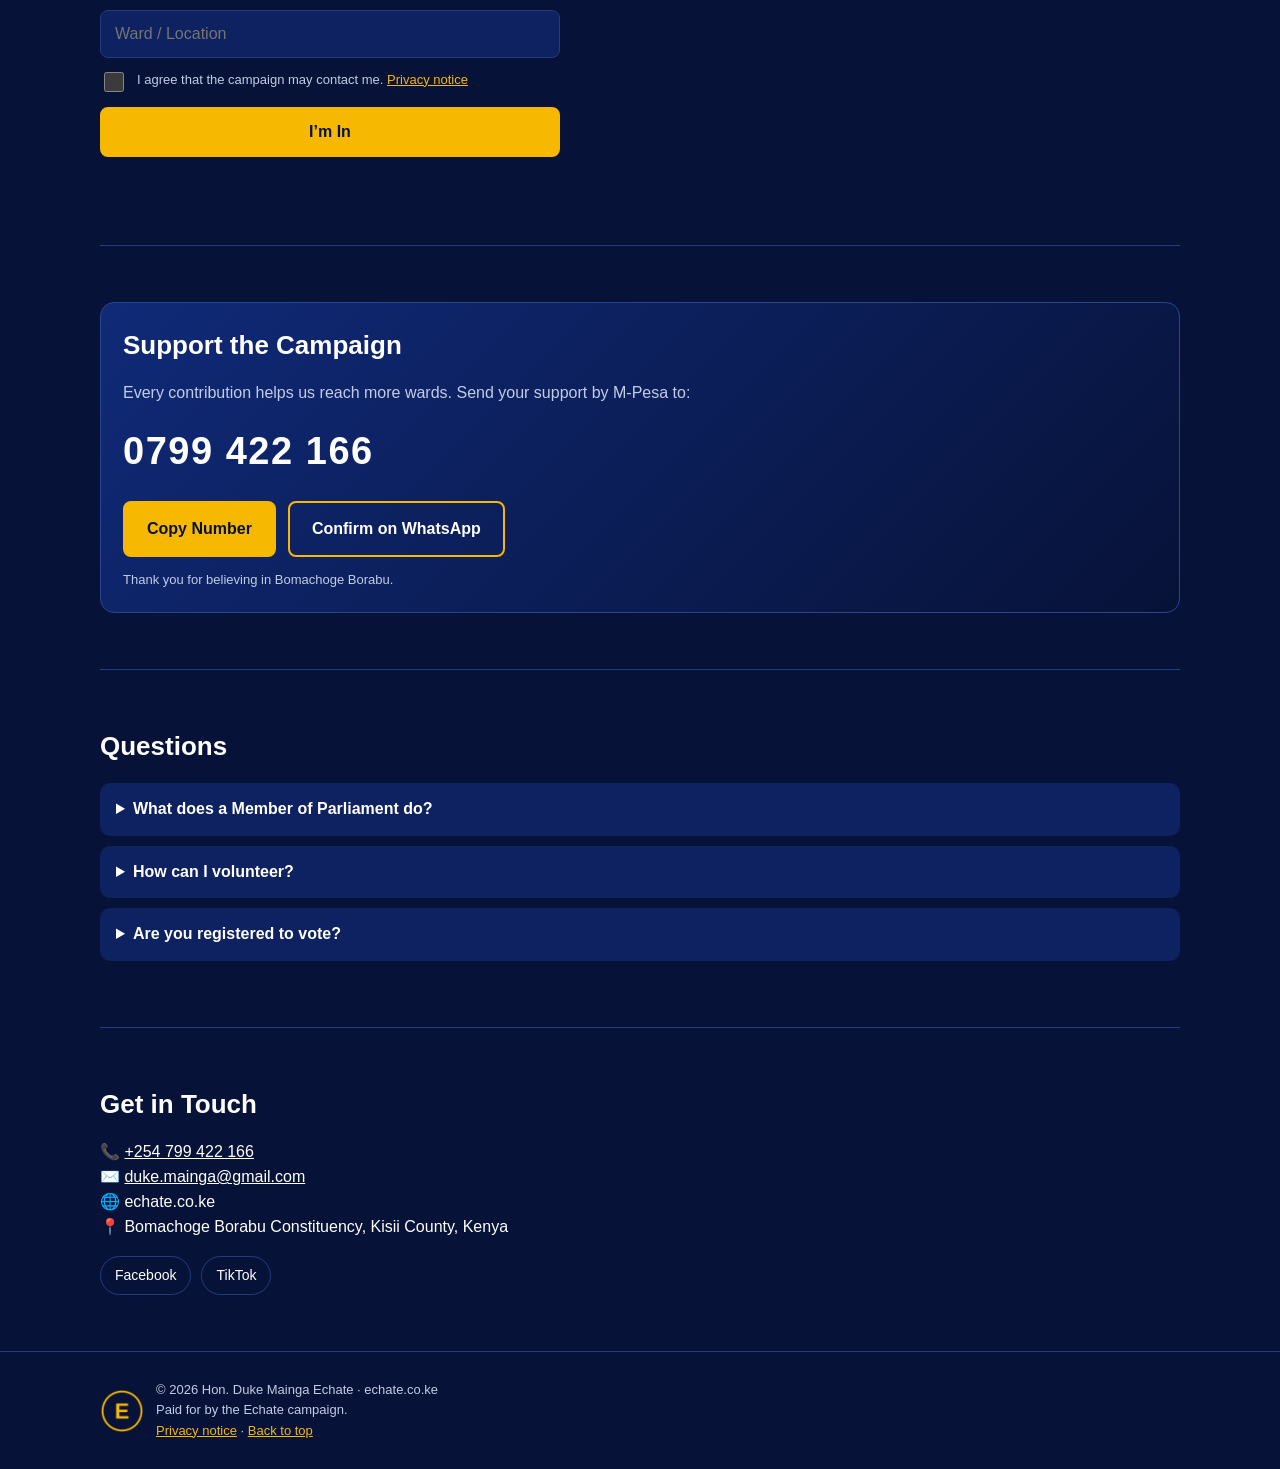
==== commit 3d72e00d: "Update index.html" ====
--- a/index.html
+++ b/index.html
@@ -30,7 +30,7 @@
 <header class="top">
   <div class="w">
     <nav aria-label="Main">
-      <a class="br" href="#" aria-label="Echate home"><img class="lg" src="logo.png" alt=""><b>DUKE ECHATE</b></a>
+      <a class="br" href="#" aria-label="Echate home"><img class="lg" src="logo.png" alt=""><b>HON.DUKE ECHATE</b></a>
       <button class="burger" id="bg" type="button" aria-label="Open menu" aria-expanded="false" aria-controls="menu"><span></span><span></span><span></span></button>
       <div class="nl" id="menu">
         <a href="#about">About</a>
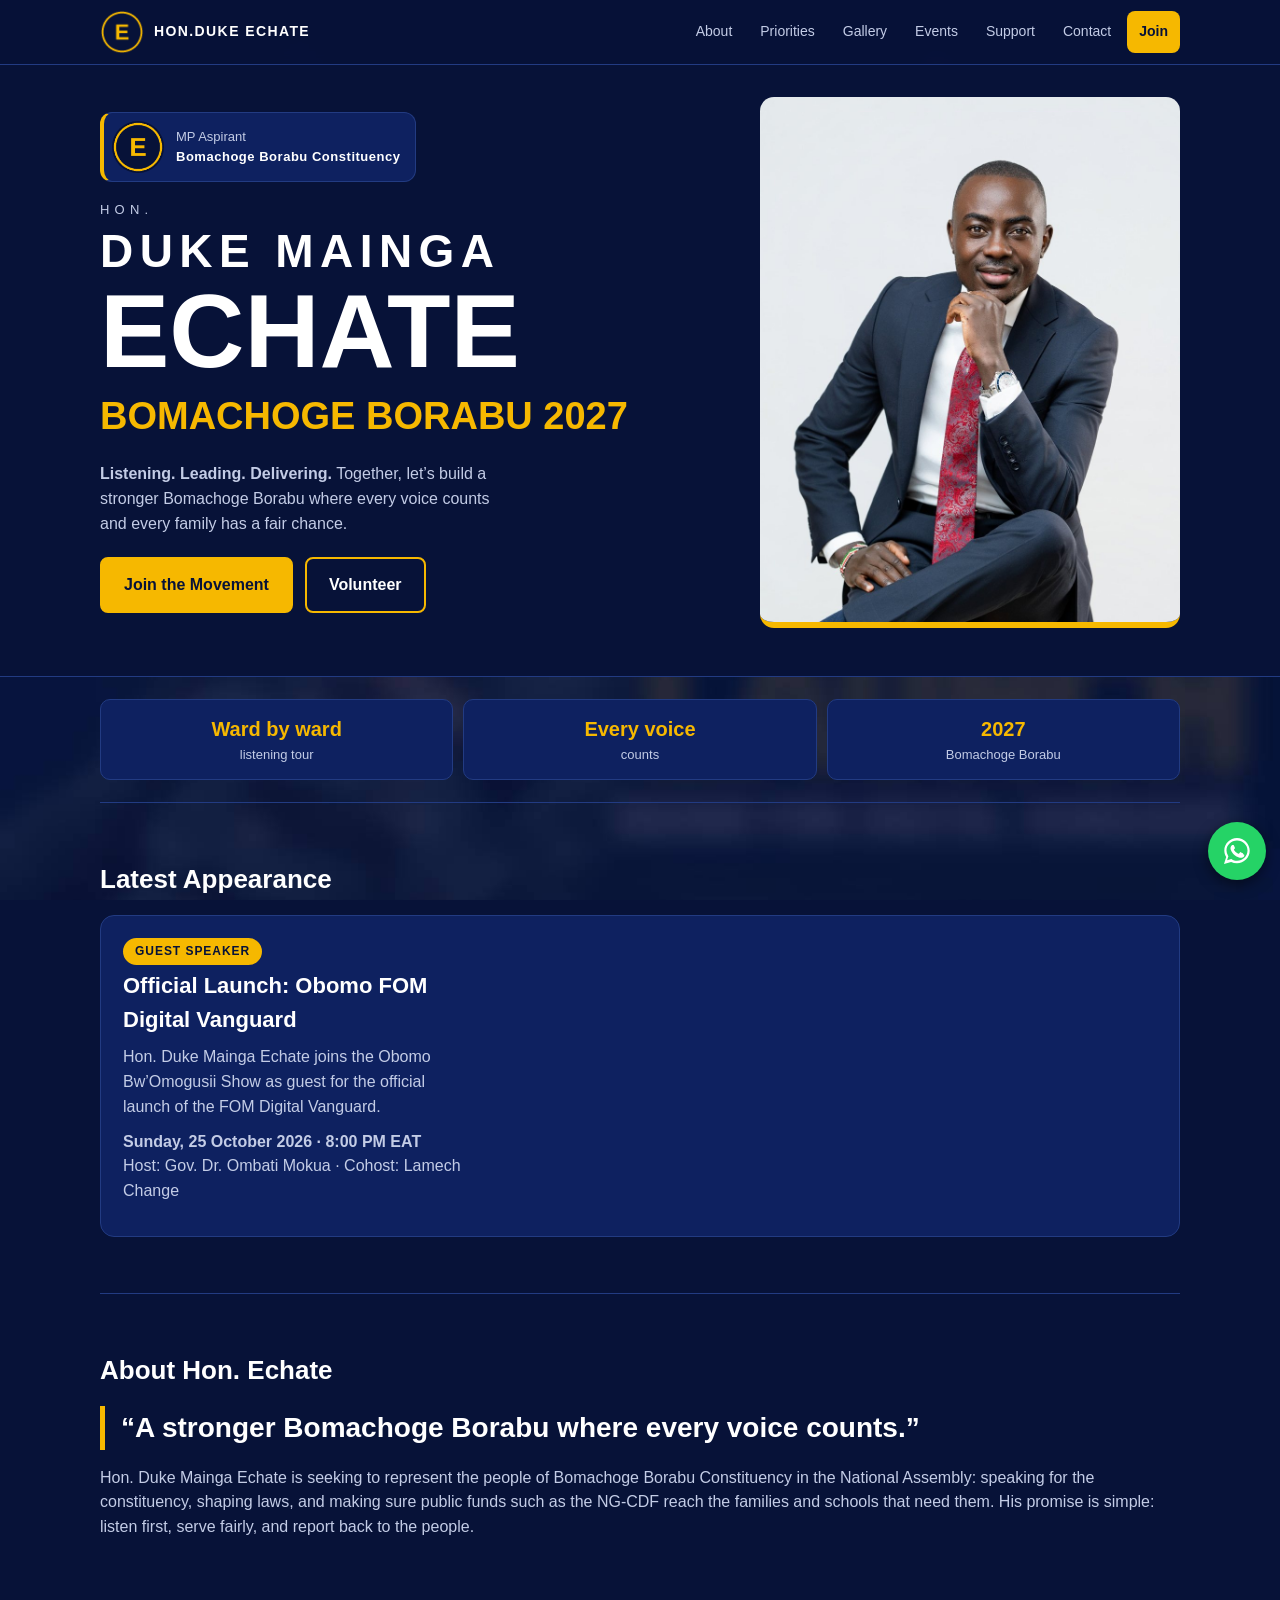
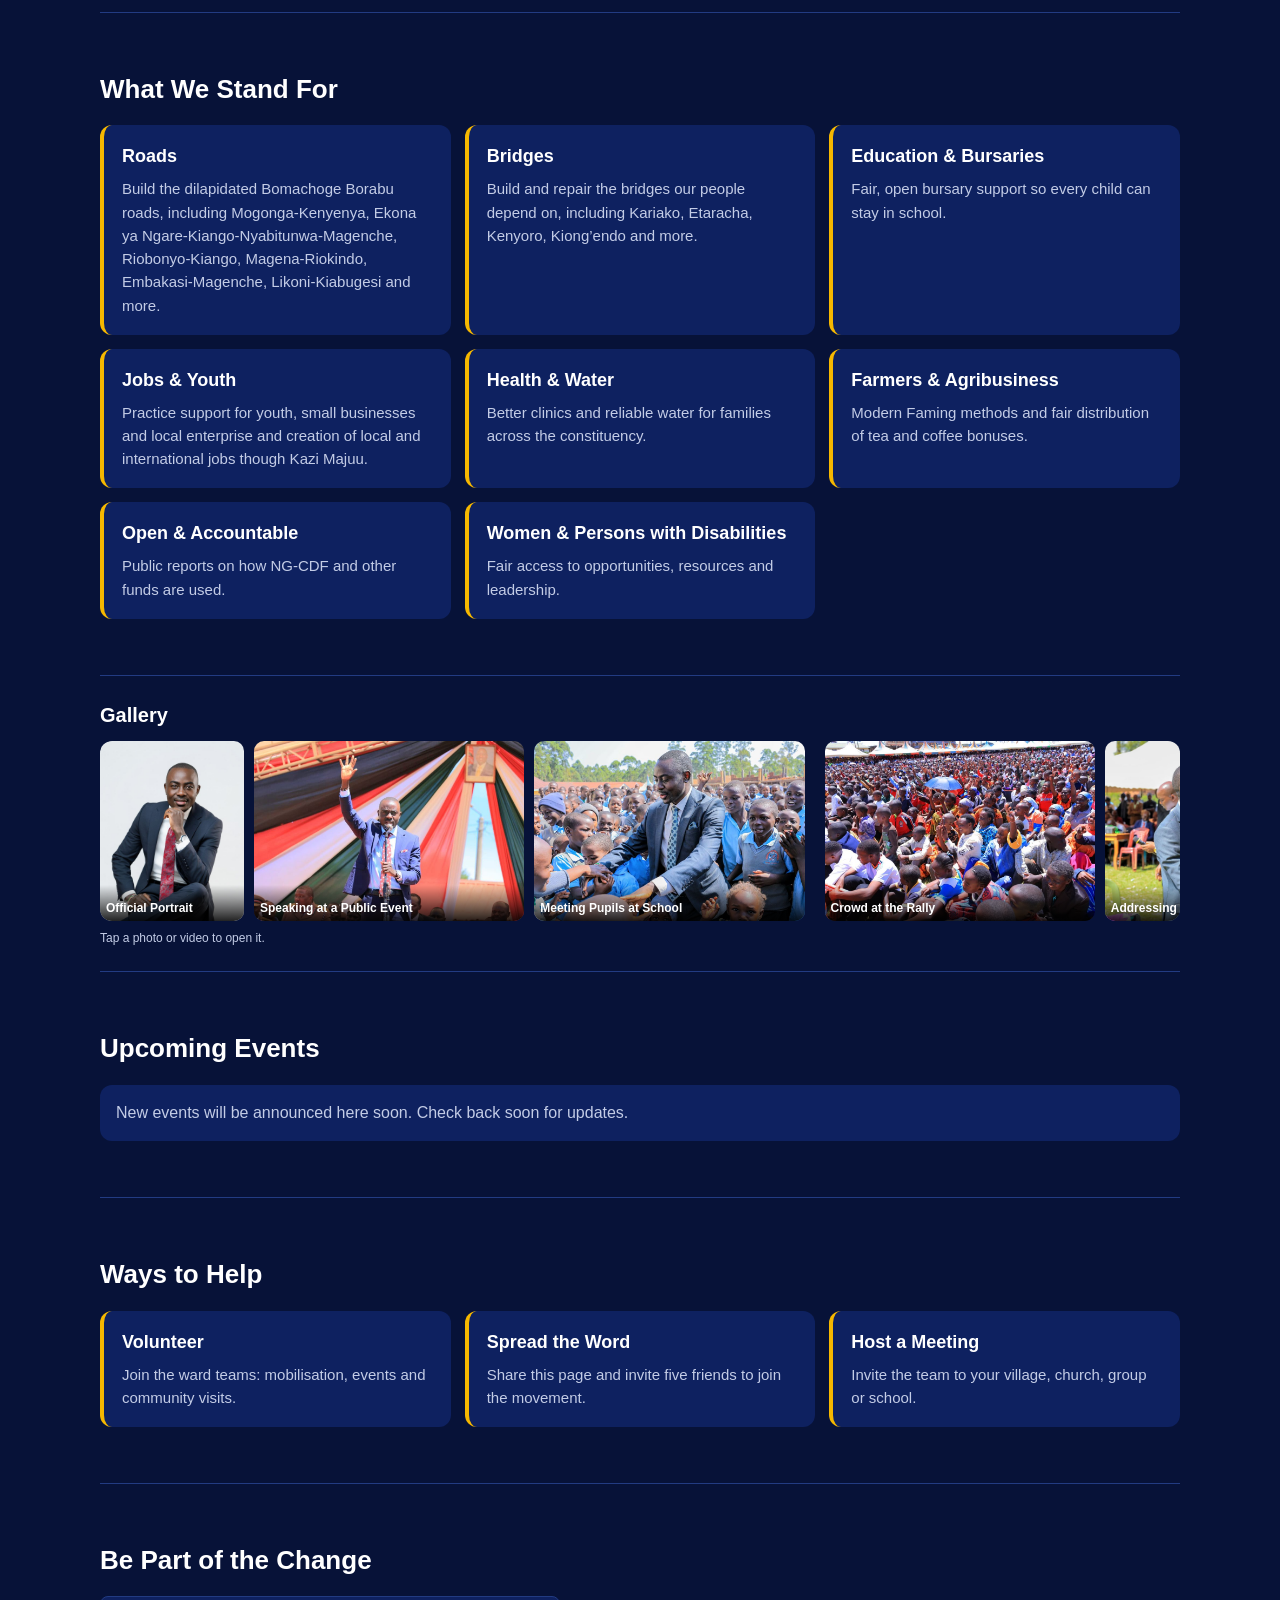
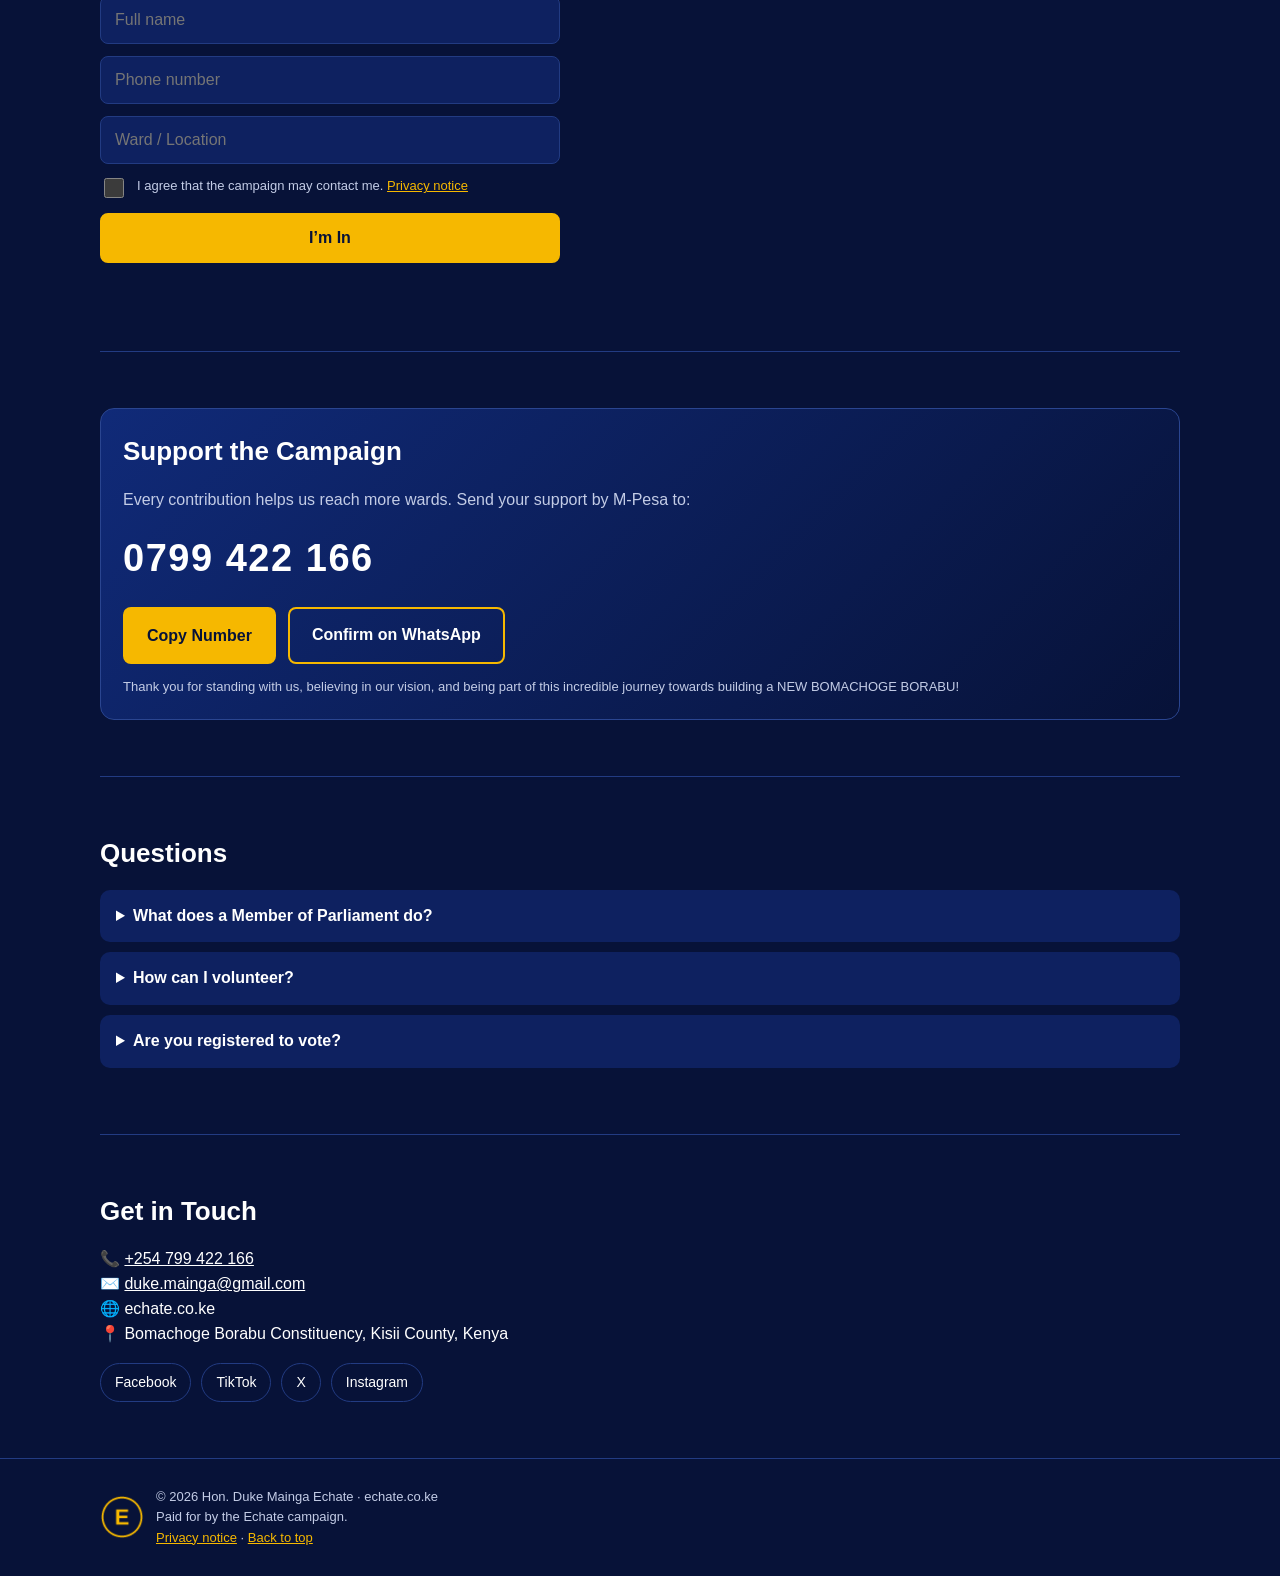
==== commit b4de1e93: "Update index.html" ====
--- a/index.html
+++ b/index.html
@@ -90,9 +90,9 @@
     <div class="c"><h4>Roads</h4><p>Build the dilapidated Bomachoge Borabu roads, including Mogonga-Kenyenya, Ekona ya Ngare-Kiango-Nyabitunwa-Magenche, Riobonyo-Kiango, Magena-Riokindo, Embakasi-Magenche, Likoni-Kiabugesi and more.</p></div>
     <div class="c"><h4>Bridges</h4><p>Build and repair the bridges our people depend on, including Kariako, Etaracha, Kenyoro, Kiong’endo and more.</p></div>
     <div class="c"><h4>Education &amp; Bursaries</h4><p>Fair, open bursary support so every child can stay in school.</p></div>
-    <div class="c"><h4>Jobs &amp; Youth</h4><p>Practical support for young people, small businesses and local enterprise.</p></div>
+    <div class="c"><h4>Jobs &amp; Youth</h4><p>Practice support for youth, small businesses and local enterprise and creation of local and international jobs though Kazi Majuu.</p></div>
     <div class="c"><h4>Health &amp; Water</h4><p>Better clinics and reliable water for families across the constituency.</p></div>
-    <div class="c"><h4>Farmers &amp; Agribusiness</h4><p>Backing farmers with fair markets, inputs and support to grow.</p></div>
+    <div class="c"><h4>Farmers &amp; Agribusiness</h4><p>Modern Faming methods and fair distribution of tea and coffee bonuses.</p></div>
     <div class="c"><h4>Open &amp; Accountable</h4><p>Public reports on how NG-CDF and other funds are used.</p></div>
     <div class="c"><h4>Women &amp; Persons with Disabilities</h4><p>Fair access to opportunities, resources and leadership.</p></div>
   </div>
@@ -136,7 +136,7 @@
     <p class="mu">Every contribution helps us reach more wards. Send your support by M-Pesa to:</p>
     <p class="num" id="mp"></p>
     <div class="btns"><button class="b p" id="cp" type="button">Copy Number</button><a class="b needs-phone" data-wa data-msg="Hello, I have sent my support to the campaign.">Confirm on WhatsApp</a></div>
-    <p class="mu sm2">Thank you for believing in Bomachoge Borabu.</p>
+    <p class="mu sm2">Thank you for standing with us, believing in our vision, and being part of this incredible journey towards building a NEW BOMACHOGE BORABU!</p>
   </div>
 </section>
 
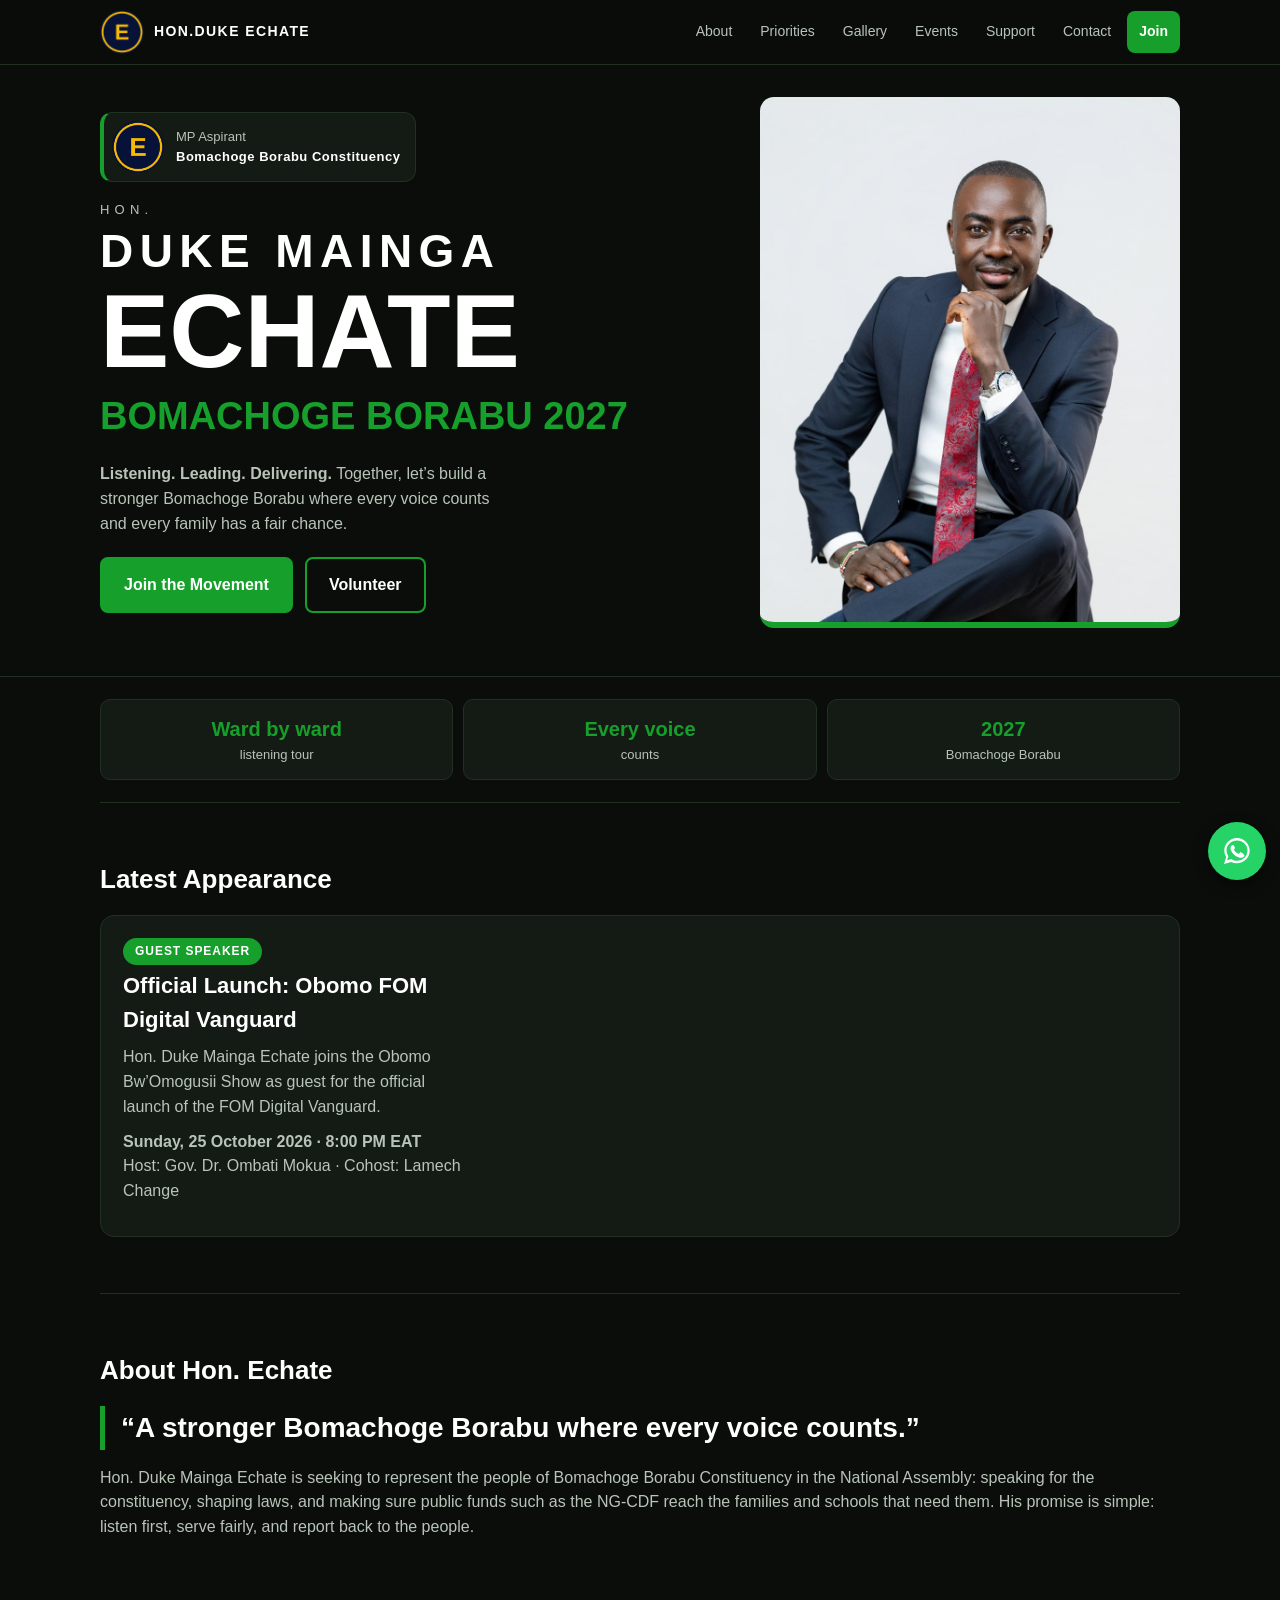
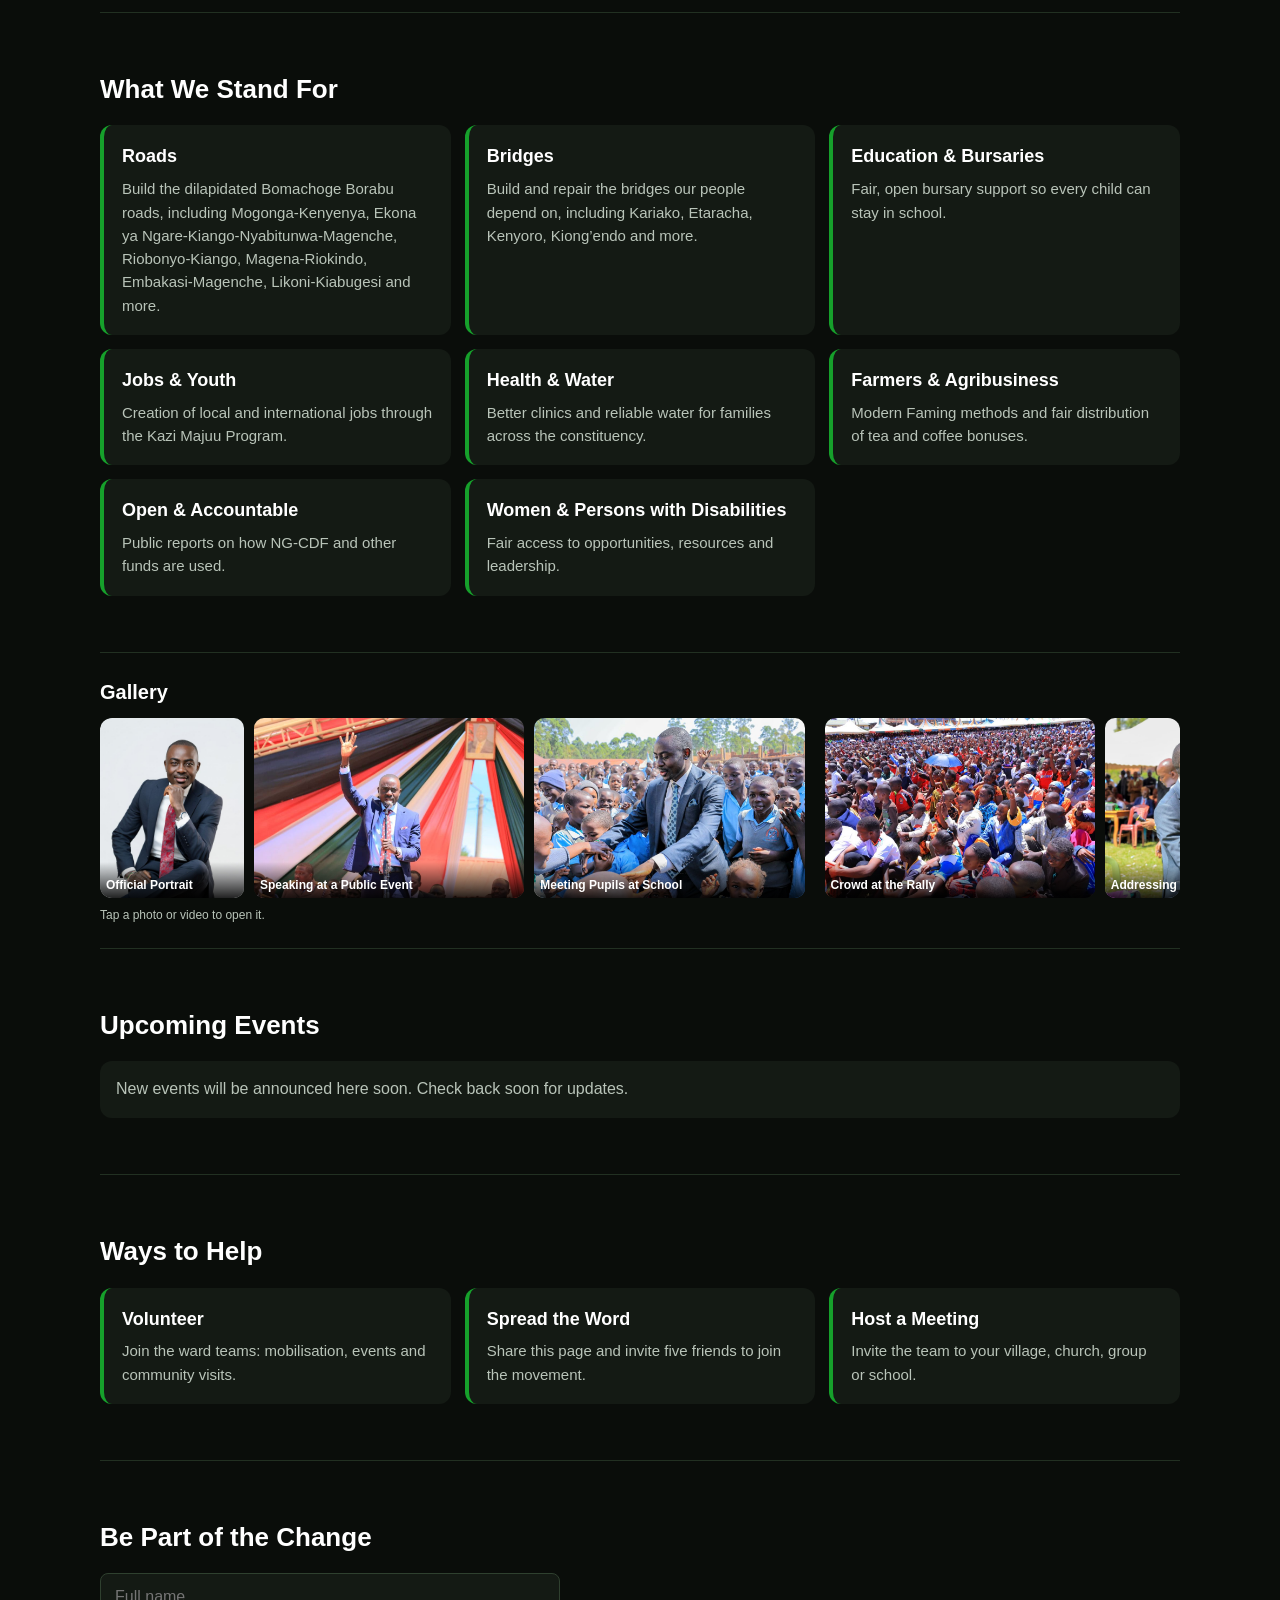
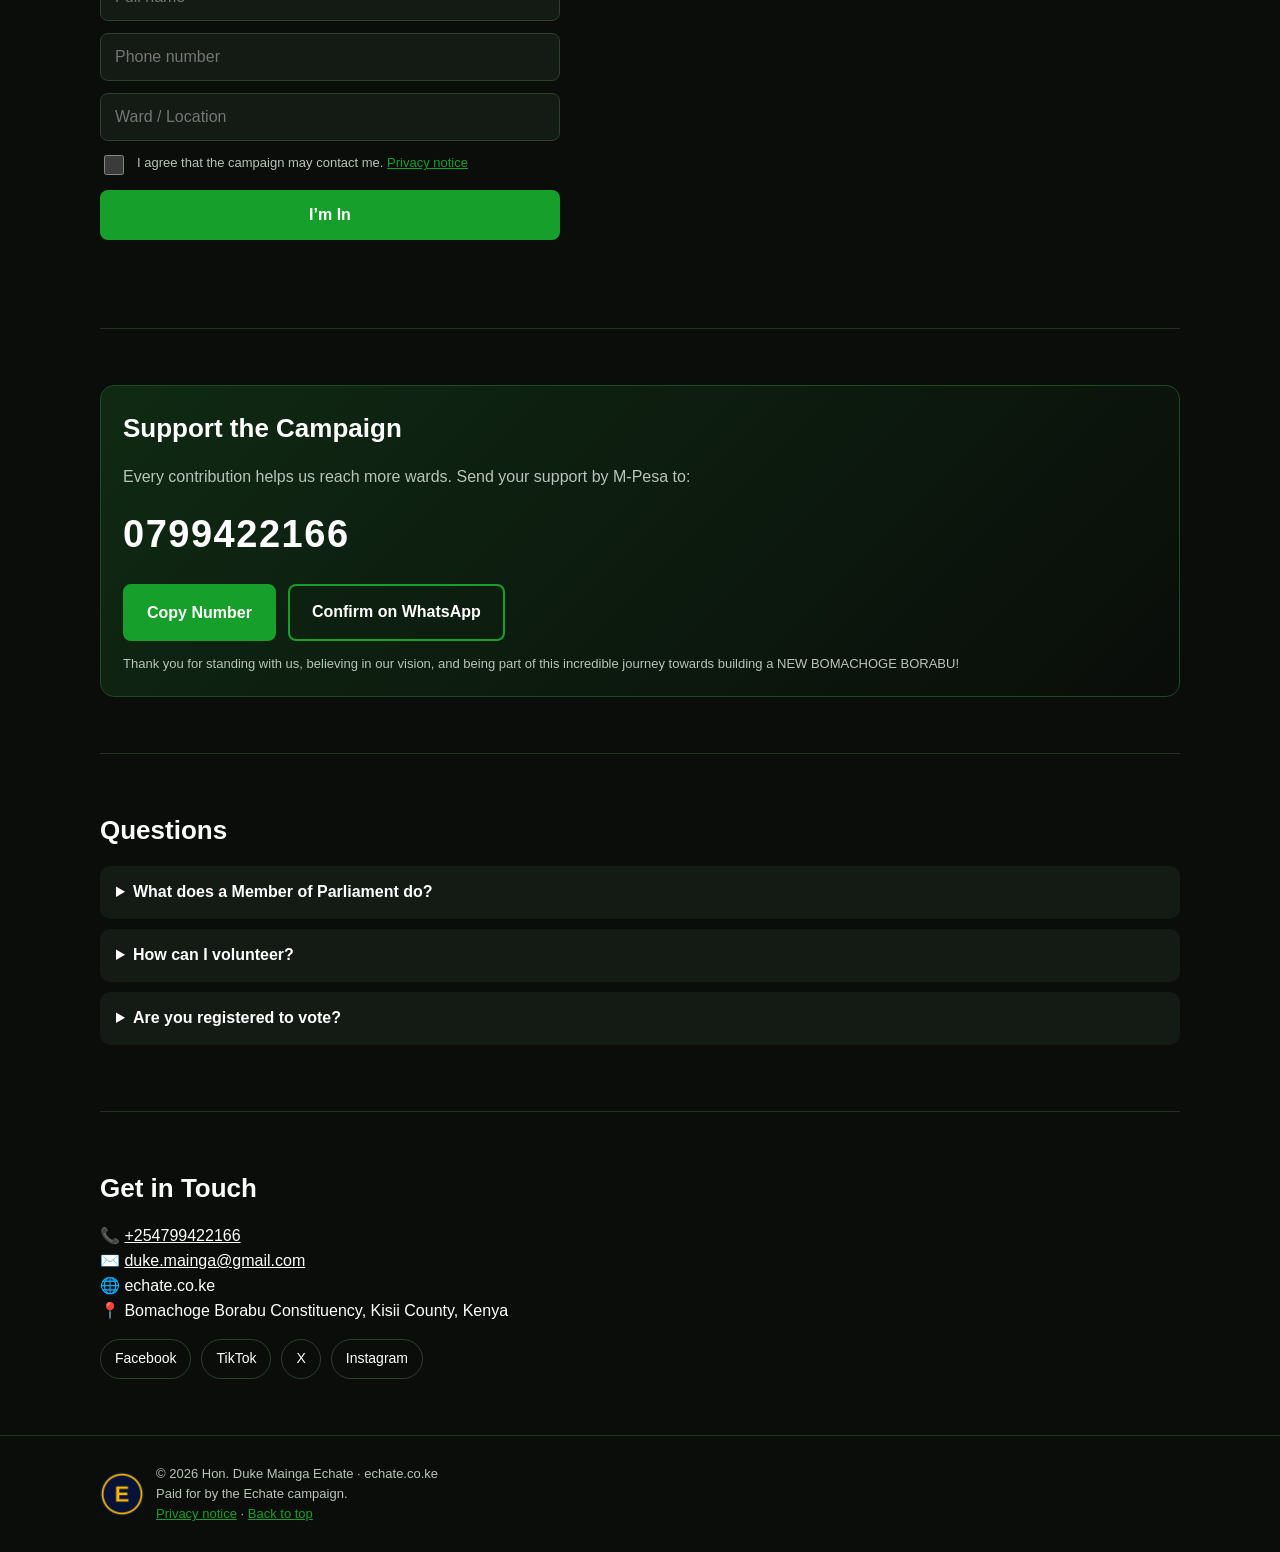
==== commit 45a9cc89: "Update index.html" ====
--- a/index.html
+++ b/index.html
@@ -90,7 +90,7 @@
     <div class="c"><h4>Roads</h4><p>Build the dilapidated Bomachoge Borabu roads, including Mogonga-Kenyenya, Ekona ya Ngare-Kiango-Nyabitunwa-Magenche, Riobonyo-Kiango, Magena-Riokindo, Embakasi-Magenche, Likoni-Kiabugesi and more.</p></div>
     <div class="c"><h4>Bridges</h4><p>Build and repair the bridges our people depend on, including Kariako, Etaracha, Kenyoro, Kiong’endo and more.</p></div>
     <div class="c"><h4>Education &amp; Bursaries</h4><p>Fair, open bursary support so every child can stay in school.</p></div>
-    <div class="c"><h4>Jobs &amp; Youth</h4><p>Practice support for youth, small businesses and local enterprise and creation of local and international jobs though Kazi Majuu.</p></div>
+    <div class="c"><h4>Jobs &amp; Youth</h4><p>Creation of local and international jobs through the Kazi Majuu Program.</p></div>
     <div class="c"><h4>Health &amp; Water</h4><p>Better clinics and reliable water for families across the constituency.</p></div>
     <div class="c"><h4>Farmers &amp; Agribusiness</h4><p>Modern Faming methods and fair distribution of tea and coffee bonuses.</p></div>
     <div class="c"><h4>Open &amp; Accountable</h4><p>Public reports on how NG-CDF and other funds are used.</p></div>
--- a/style.css
+++ b/style.css
@@ -1,5 +1,5 @@
-/* ===== Echate theme: navy, gold, white ===== */
-:root{--bg:#071238;--card:#0e2160;--line:#223b82;--tx:#ffffff;--mu:#c3cce6;--g:#f6b800;--g2:#e0a400;--ink:#071238;color-scheme:dark;box-sizing:border-box;--gh:130px;padding-bottom:calc(64px + env(safe-area-inset-bottom,0px))}
+/* ===== PPK theme: green, black, white [on Echate structure] ===== */
+:root{--bg:#0a0d0a;--card:#141a14;--line:#223022;--tx:#ffffff;--mu:#b9c4b9;--g:#16a02b;--g2:#0e7a1f;--ink:#ffffff;color-scheme:dark;box-sizing:border-box;--gh:130px;padding-bottom:calc(64px + env(safe-area-inset-bottom,0px))}
 *{box-sizing:inherit}
 html{scroll-behavior:smooth;scroll-padding-top:calc(76px + env(safe-area-inset-top,0px))}
 body{margin:0;background:var(--bg);color:var(--tx);font-family:"Helvetica Neue",Arial,sans-serif;line-height:1.55}
@@ -9,15 +9,15 @@
 a{color:inherit}
 
 /* header + navigation (hamburger on phones and tablets) */
-.top{position:sticky;top:0;z-index:30;padding-top:env(safe-area-inset-top,0px);background:rgba(7,18,56,.94);-webkit-backdrop-filter:blur(8px);backdrop-filter:blur(8px);border-bottom:1px solid var(--line)}
+.top{position:sticky;top:0;z-index:30;padding-top:env(safe-area-inset-top,0px);background:rgba(10,13,10,.94);-webkit-backdrop-filter:blur(8px);backdrop-filter:blur(8px);border-bottom:1px solid var(--line)}
 nav{display:flex;justify-content:space-between;align-items:center;gap:8px;padding:10px 0;font-size:14px;position:relative}
 .br{display:flex;align-items:center;gap:10px;text-decoration:none;color:#fff}
 .br b{letter-spacing:.1em;font-size:14px}
-.lg{width:44px;height:44px;border-radius:50%;display:block;background:var(--ink)}
+.lg{width:44px;height:44px;border-radius:50%;display:block;background:#fff}
 .nl{display:flex;gap:4px;align-items:center}
 .nl a{color:var(--mu);text-decoration:none;padding:10px 12px;border-radius:8px}
 .nl a:hover{color:#fff;background:var(--card)}
-.nl a.cta{background:var(--g);color:var(--ink);font-weight:700}
+.nl a.cta{background:var(--g);color:#fff;font-weight:700}
 .burger{display:none;width:46px;height:46px;border:1px solid var(--line);background:var(--card);border-radius:10px;flex-direction:column;align-items:center;justify-content:center;gap:5px;padding:0}
 .burger span{display:block;width:22px;height:2px;background:#fff;border-radius:2px;transition:transform .25s,opacity .2s}
 .burger[aria-expanded="true"] span:nth-child(1){transform:translateY(7px) rotate(45deg)}
@@ -25,7 +25,7 @@
 .burger[aria-expanded="true"] span:nth-child(3){transform:translateY(-7px) rotate(-45deg)}
 @media(max-width:859px){
   .top .burger{display:flex}
-  .top .nl{display:none;position:absolute;left:0;right:0;top:100%;flex-direction:column;align-items:stretch;gap:2px;background:#0a1a4f;border:1px solid var(--line);border-radius:12px;padding:8px;box-shadow:0 14px 30px rgba(0,0,0,.65)}
+  .top .nl{display:none;position:absolute;left:0;right:0;top:100%;flex-direction:column;align-items:stretch;gap:2px;background:#0d140d;border:1px solid var(--line);border-radius:12px;padding:8px;box-shadow:0 14px 30px rgba(0,0,0,.65)}
   .top .nl.o{display:flex}
   .top .nl a{padding:15px 16px;font-size:16px}
   .top .nl a.cta{text-align:center;margin-top:4px}
@@ -35,7 +35,7 @@
 .hero{display:grid;gap:24px;padding:20px 0 40px;align-items:center}
 @media(min-width:760px){.hero{grid-template-columns:1.1fr .9fr}}
 .party{display:flex;align-items:center;gap:12px;background:var(--card);border:1px solid var(--line);border-left:4px solid var(--g);border-radius:12px;padding:8px 14px 8px 8px;margin-bottom:18px;font-size:13px;color:var(--mu);width:max-content;max-width:100%}
-.party img{width:52px;height:52px;border-radius:50%;background:var(--ink);flex:none}
+.party img{width:52px;height:52px;border-radius:50%;background:#fff;flex:none}
 .party b{color:#fff;letter-spacing:.04em}
 .sm{letter-spacing:.4em;font-size:13px;color:var(--mu)}
 h1{font-size:clamp(56px,16vw,104px);line-height:.95;margin:6px 0;font-weight:800}
@@ -44,7 +44,7 @@
 .hero p{color:var(--mu);max-width:44ch}
 .btns{display:flex;gap:12px;flex-wrap:wrap;margin-top:20px}
 .b{display:inline-block;padding:14px 22px;border-radius:8px;font-weight:700;text-decoration:none;border:2px solid var(--g);color:#fff;background:transparent}
-.b.p{background:var(--g);color:var(--ink)}
+.b.p{background:var(--g);color:#fff}
 .photo{width:100%;max-height:620px;object-fit:cover;object-position:top;border-radius:14px;border-bottom:6px solid var(--g);display:block}
 
 /* sections */
@@ -67,10 +67,10 @@
 .gw{overflow:hidden;border-radius:12px}
 .gl{display:flex;gap:10px;width:max-content;animation:rv 30s linear infinite}
 .gw:hover .gl{animation-play-state:paused}
-.gi{position:relative;height:var(--gh);border-radius:10px;overflow:hidden;cursor:pointer;background:#040b26;flex:none}
+.gi{position:relative;height:var(--gh);border-radius:10px;overflow:hidden;cursor:pointer;background:#000;flex:none}
 .gi img,.gi video{height:var(--gh);width:auto;display:block}
 .gi video{min-width:90px;object-fit:cover}
-.pl{position:absolute;left:50%;top:50%;width:40px;height:40px;margin:-20px 0 0 -20px;border-radius:50%;background:rgba(246,184,0,.95);color:var(--ink);display:flex;align-items:center;justify-content:center;font-size:16px;padding-left:3px}
+.pl{position:absolute;left:50%;top:50%;width:40px;height:40px;margin:-20px 0 0 -20px;border-radius:50%;background:rgba(22,160,43,.92);color:#fff;display:flex;align-items:center;justify-content:center;font-size:16px;padding-left:3px}
 .hint{margin:8px 0 0;font-size:12px;color:var(--mu)}
 @keyframes rv{from{transform:translateX(-50%)}to{transform:translateX(0)}}
 @media(prefers-reduced-motion:reduce){.gl{animation:none}.gw{overflow-x:auto}}
@@ -85,16 +85,16 @@
 .g2{display:grid;gap:14px}
 @media(min-width:760px){.g2{grid-template-columns:1fr 1fr}}
 .ev{display:flex;gap:14px;background:var(--card);border-radius:12px;padding:14px;align-items:center}
-.ev .d{background:var(--g);color:var(--ink);border-radius:8px;padding:8px 12px;text-align:center;font-weight:800;line-height:1.1;min-width:64px}
+.ev .d{background:var(--g);color:#fff;border-radius:8px;padding:8px 12px;text-align:center;font-weight:800;line-height:1.1;min-width:64px}
 .ev .d small{display:block;font-size:11px;font-weight:600}
 .ev p{margin:0;color:var(--mu);font-size:14px}
 .em{color:var(--mu);grid-column:1/-1;background:var(--card);padding:16px;border-radius:12px}
 
 /* form, donate, faq, contact */
 .f{display:grid;gap:12px;max-width:460px}
-input{padding:14px;border-radius:8px;border:1px solid var(--line);background:var(--card);color:var(--tx);font-size:16px;width:100%}
+input{padding:14px;border-radius:8px;border:1px solid #2f402f;background:var(--card);color:var(--tx);font-size:16px;width:100%}
 button{cursor:pointer;font-size:16px;font-family:inherit}
-.dn{background:linear-gradient(135deg,#102a78,#071238);border:1px solid #2a4590;border-radius:14px;padding:22px}
+.dn{background:linear-gradient(135deg,#0f2a13,#0a0d0a);border:1px solid #1f4a26;border-radius:14px;padding:22px}
 .nm{margin-top:0}
 .sm2{font-size:13px;margin-bottom:0}
 .num{font-size:clamp(26px,8vw,38px);font-weight:800;margin:6px 0;letter-spacing:.04em;color:#fff}
@@ -102,14 +102,14 @@
 .q summary{font-weight:700;cursor:pointer}
 .q p{color:var(--mu);margin:8px 0 0}
 .soc{display:flex;gap:10px;flex-wrap:wrap;margin-top:12px}
-.soc a{border:1px solid var(--line);padding:8px 14px;border-radius:20px;color:#fff;text-decoration:none;font-size:14px}
+.soc a{border:1px solid #2f402f;padding:8px 14px;border-radius:20px;color:#fff;text-decoration:none;font-size:14px}
 #contact a{color:#fff}
 footer{padding:28px 0;color:var(--mu);font-size:13px;border-top:1px solid var(--line)}
 footer .w{display:flex;align-items:center;gap:12px}
 
 /* bottom bar + WhatsApp bubble */
-.bar{position:fixed;left:0;right:0;bottom:0;display:flex;gap:8px;padding:10px 12px calc(10px + env(safe-area-inset-bottom,0px));background:#040b26;z-index:5}
-.bar a{flex:1;text-align:center;padding:12px;border-radius:8px;font-weight:700;text-decoration:none;color:var(--ink);background:var(--g)}
+.bar{position:fixed;left:0;right:0;bottom:0;display:flex;gap:8px;padding:10px 12px calc(10px + env(safe-area-inset-bottom,0px));background:#000;z-index:5}
+.bar a{flex:1;text-align:center;padding:12px;border-radius:8px;font-weight:700;text-decoration:none;color:#fff;background:var(--g2)}
 .bar a+a{background:#25d366;color:#04210f}
 @media(min-width:760px){.bar{display:none}:root{padding-bottom:0}}
 .wa{position:fixed;right:14px;bottom:calc(76px + env(safe-area-inset-bottom,0px));z-index:6;display:flex;flex-direction:column;align-items:flex-end;gap:10px}
@@ -129,14 +129,14 @@
 .chk input{width:20px;height:20px;margin-top:2px;flex:none;accent-color:var(--g)}
 .chk a{color:var(--g)}
 .fs{margin:0;font-size:14px;min-height:20px}
-.fs.ok{color:#7fe08f}.fs.bad{color:#ff8a80}
+.fs.ok{color:#58d46d}.fs.bad{color:#ff8a80}
 footer a{color:var(--g)}
 /* privacy + 404 pages */
 .plain{padding-bottom:0}
 .pg{padding:10px 0 30px;max-width:720px}
 .pg h1{font-size:clamp(32px,8vw,48px);margin:10px 0 4px}
 .pg h3{font-size:20px;margin:26px 0 8px;color:var(--g)}
-.pg p{color:#dde3f5;margin:0 0 8px}
+.pg p{color:#dfe7df;margin:0 0 8px}
 .pg a{color:var(--g)}
 .nf{text-align:center;padding:60px 20px}
 .nf .big{width:120px;height:120px;margin:0 auto 10px}
@@ -190,8 +190,9 @@
 .nm2{position:absolute;left:0;right:0;bottom:0;padding:16px 6px 5px;background:linear-gradient(transparent,rgba(0,0,0,.85));color:#fff;font-size:11px;font-weight:700;line-height:1.2;white-space:nowrap;overflow:hidden;text-overflow:ellipsis}
 @media(min-width:600px){.nm2{font-size:12px}}
 
-/* Echate extras: hero background, featured appearance, no-bar state */
-body{background:var(--bg) url(band-bg.jpg) center top/cover fixed}
+/* Echate extras: hero background, featured appearance, no-bar state - recolored to PPK */
+body{background:var(--bg)}
+.herowrap{background:var(--bg);border-bottom:1px solid var(--line)}
 .herowrap{background:var(--bg) url(hero-bg.jpg) center/cover no-repeat;border-bottom:1px solid var(--line)}
 .hero{padding-bottom:48px}
 .photo{max-width:420px;justify-self:center;border-bottom-color:var(--g)}
@@ -200,7 +201,7 @@
 .feat img{width:100%;max-width:340px;border-radius:10px;justify-self:center;display:block}
 .feat h4{font-size:22px;margin:4px 0 8px}
 .feat .mu{margin:0 0 10px}
-.tag{display:inline-block;background:var(--g);color:var(--ink);font-weight:800;font-size:12px;letter-spacing:.08em;text-transform:uppercase;border-radius:20px;padding:4px 12px;margin:0}
+.tag{display:inline-block;background:var(--g);color:#fff;font-weight:800;font-size:12px;letter-spacing:.08em;text-transform:uppercase;border-radius:20px;padding:4px 12px;margin:0}
 @media(min-width:760px){.feat{grid-template-columns:340px 1fr;padding:22px;gap:28px}}
 html.nobar{padding-bottom:env(safe-area-inset-bottom,0px)}
-section{background:transparent}
+section{background:transparent}
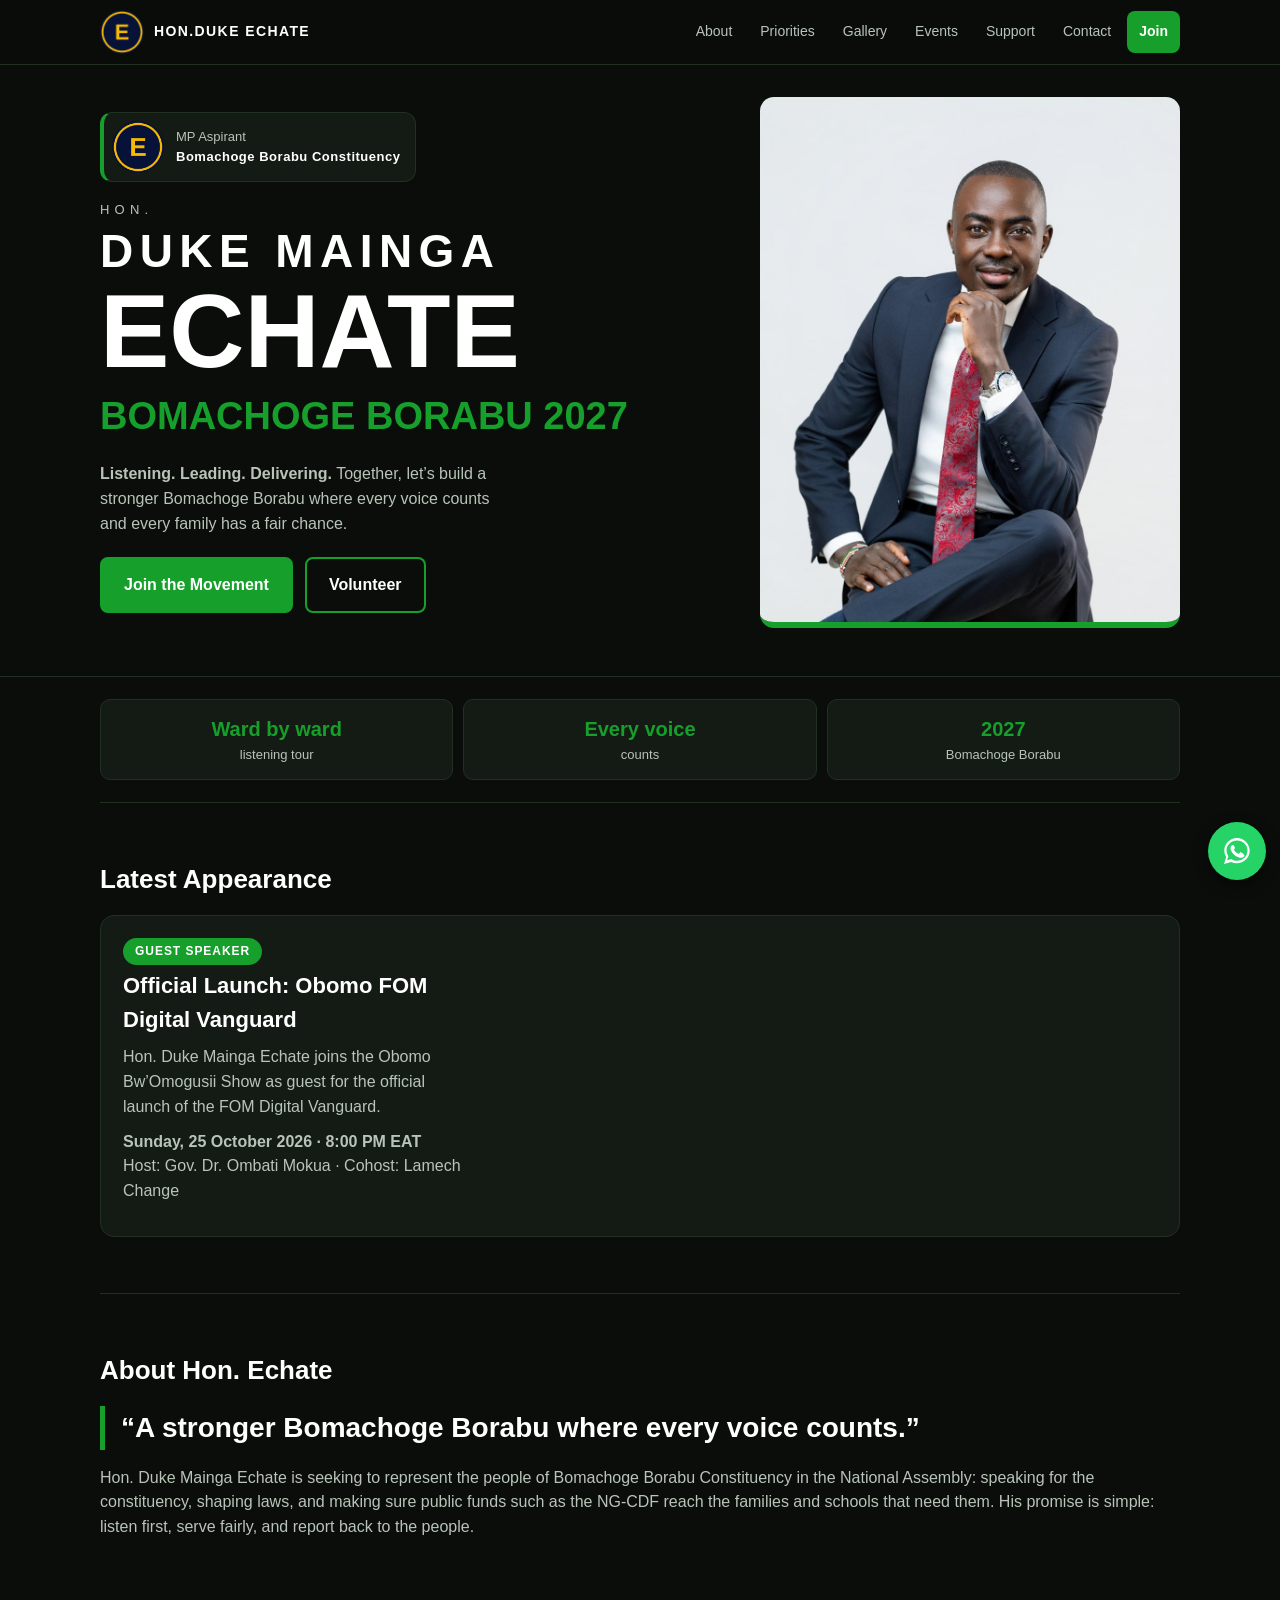
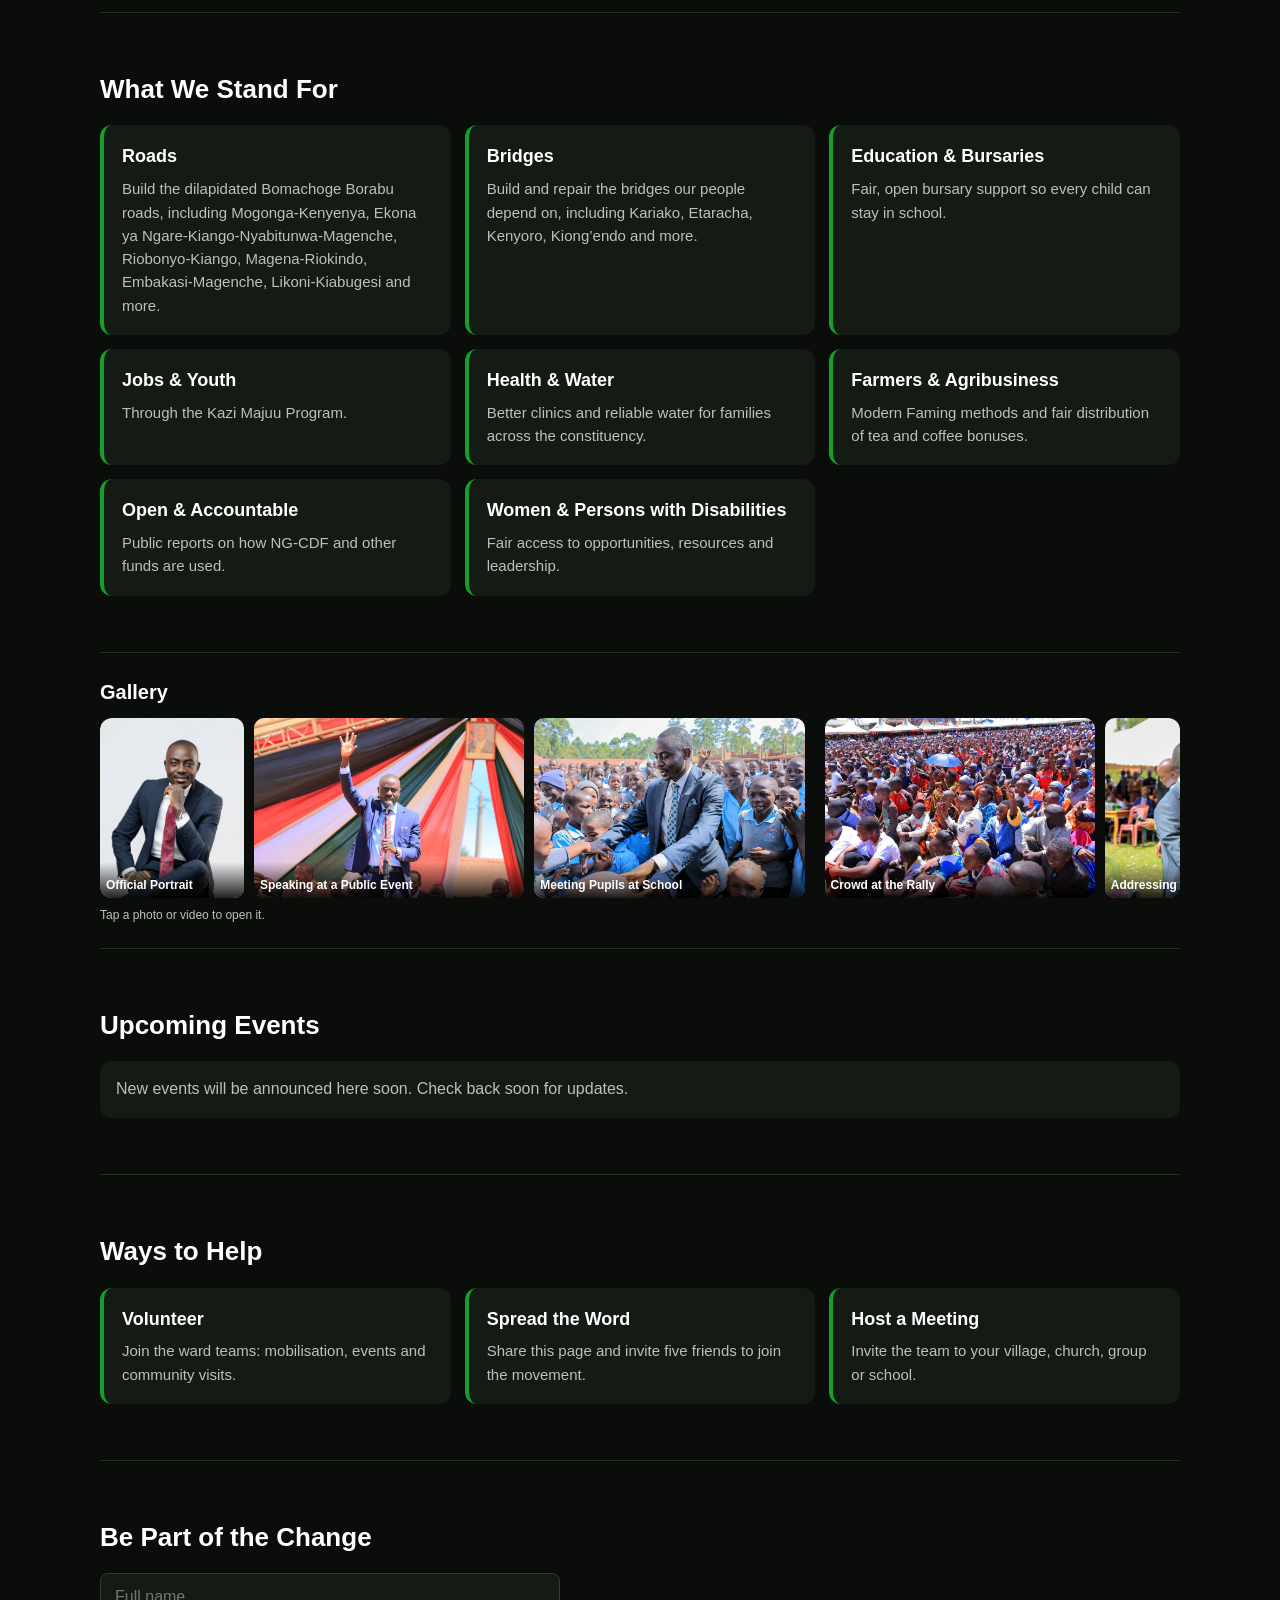
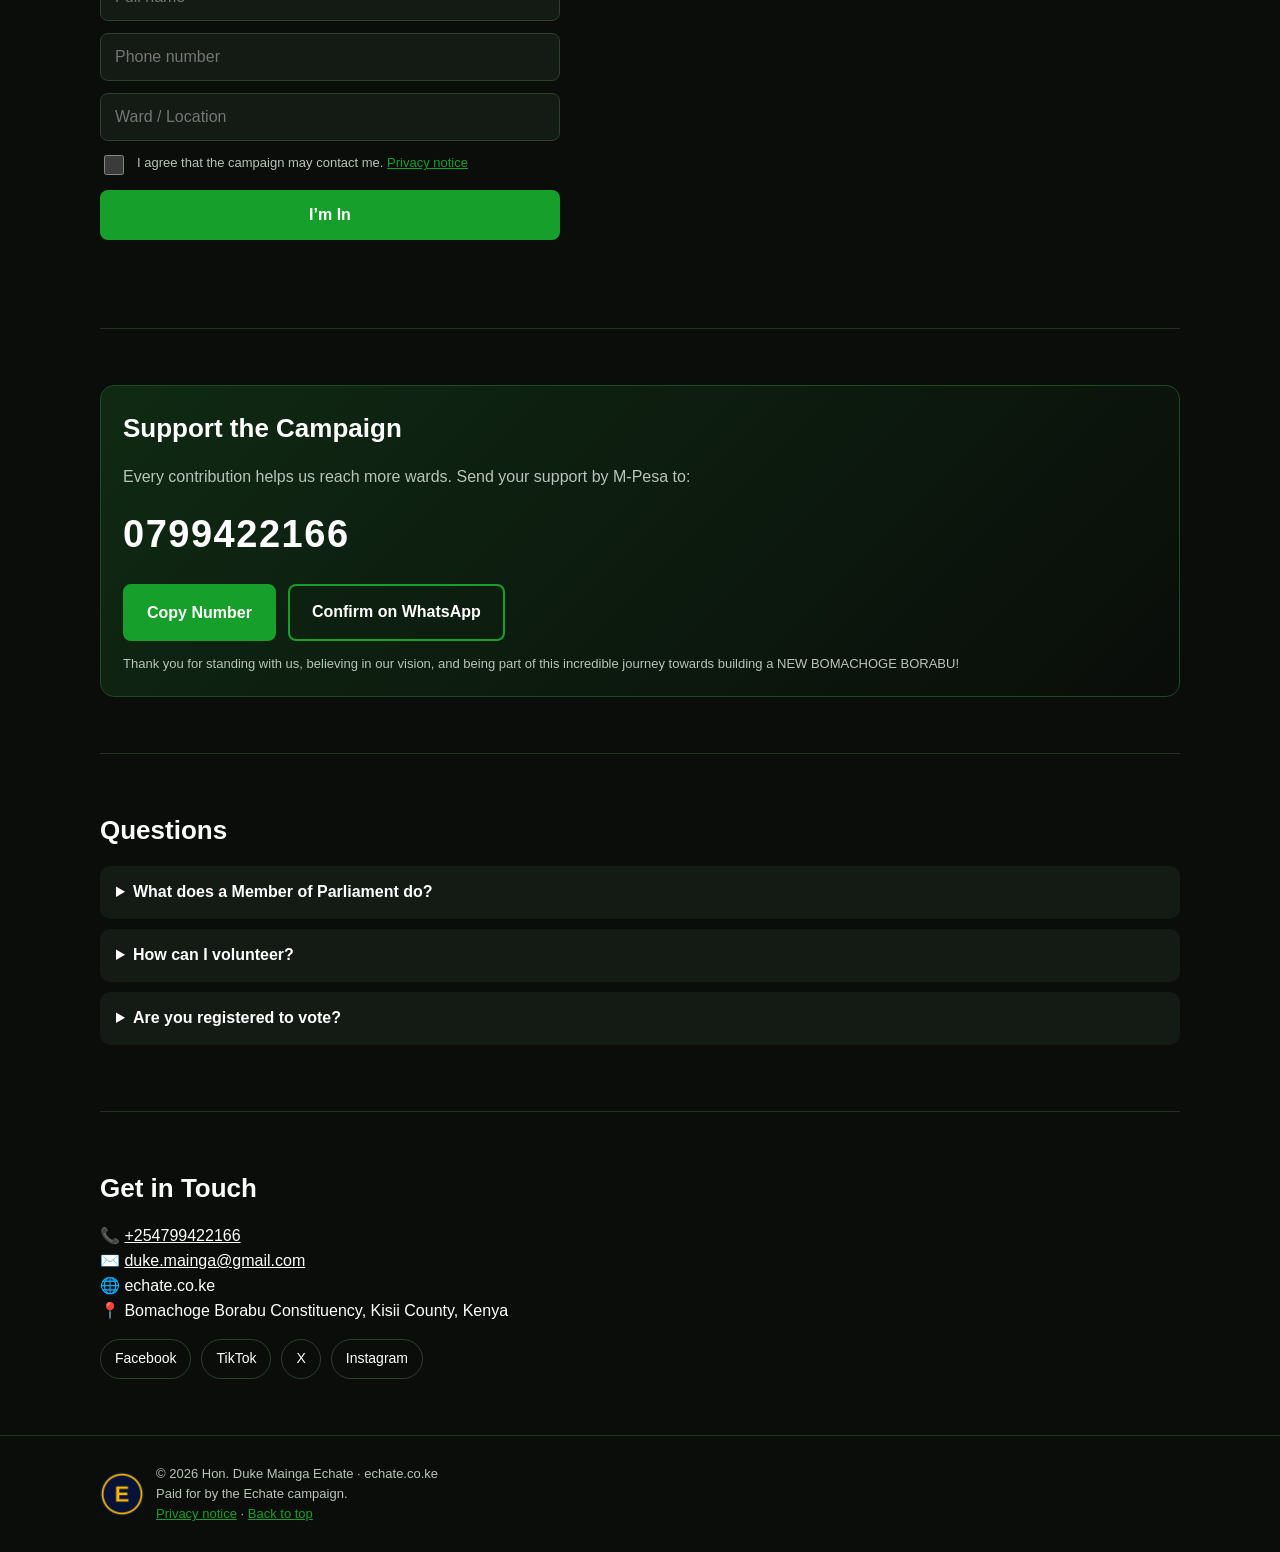
==== commit 0be015f9: "Update index.html" ====
--- a/index.html
+++ b/index.html
@@ -90,7 +90,7 @@
     <div class="c"><h4>Roads</h4><p>Build the dilapidated Bomachoge Borabu roads, including Mogonga-Kenyenya, Ekona ya Ngare-Kiango-Nyabitunwa-Magenche, Riobonyo-Kiango, Magena-Riokindo, Embakasi-Magenche, Likoni-Kiabugesi and more.</p></div>
     <div class="c"><h4>Bridges</h4><p>Build and repair the bridges our people depend on, including Kariako, Etaracha, Kenyoro, Kiong’endo and more.</p></div>
     <div class="c"><h4>Education &amp; Bursaries</h4><p>Fair, open bursary support so every child can stay in school.</p></div>
-    <div class="c"><h4>Jobs &amp; Youth</h4><p>Creation of local and international jobs through the Kazi Majuu Program.</p></div>
+    <div class="c"><h4>Jobs &amp; Youth</h4><p>Through the Kazi Majuu Program.</p></div>
     <div class="c"><h4>Health &amp; Water</h4><p>Better clinics and reliable water for families across the constituency.</p></div>
     <div class="c"><h4>Farmers &amp; Agribusiness</h4><p>Modern Faming methods and fair distribution of tea and coffee bonuses.</p></div>
     <div class="c"><h4>Open &amp; Accountable</h4><p>Public reports on how NG-CDF and other funds are used.</p></div>
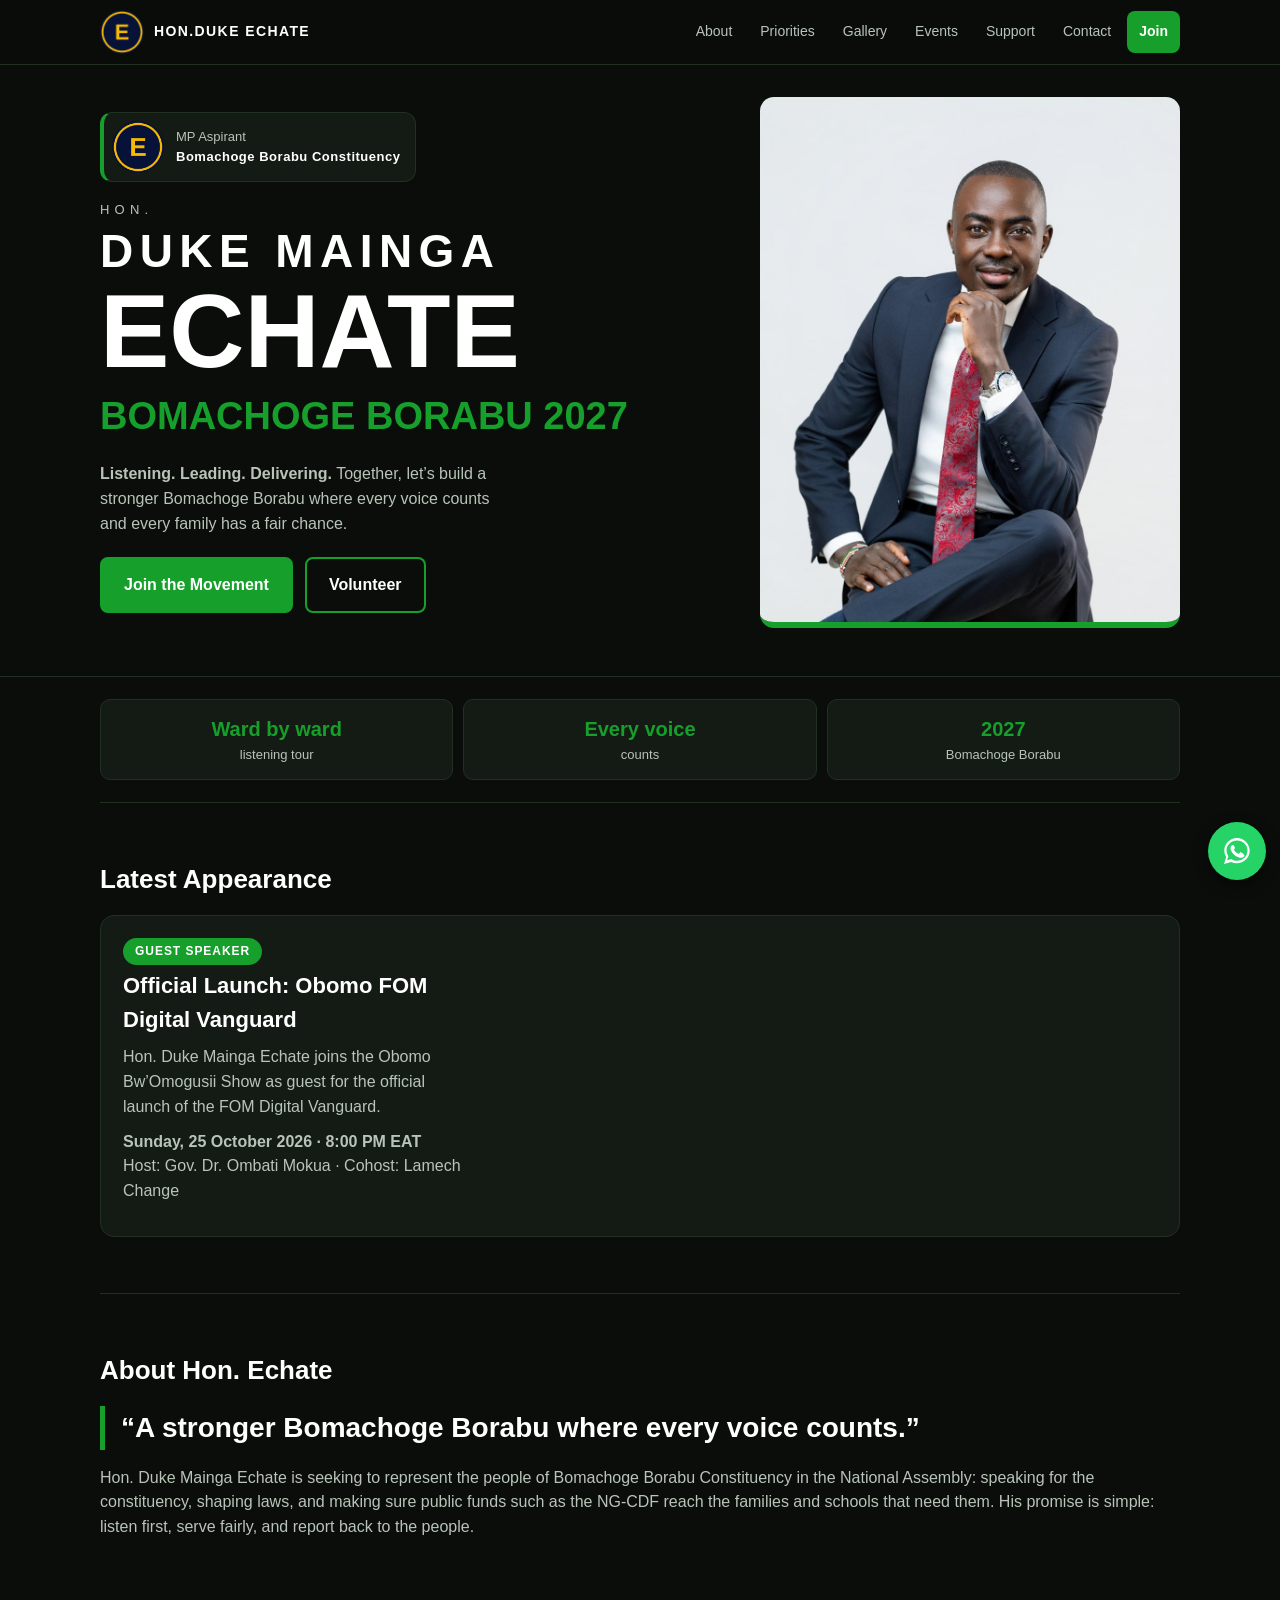
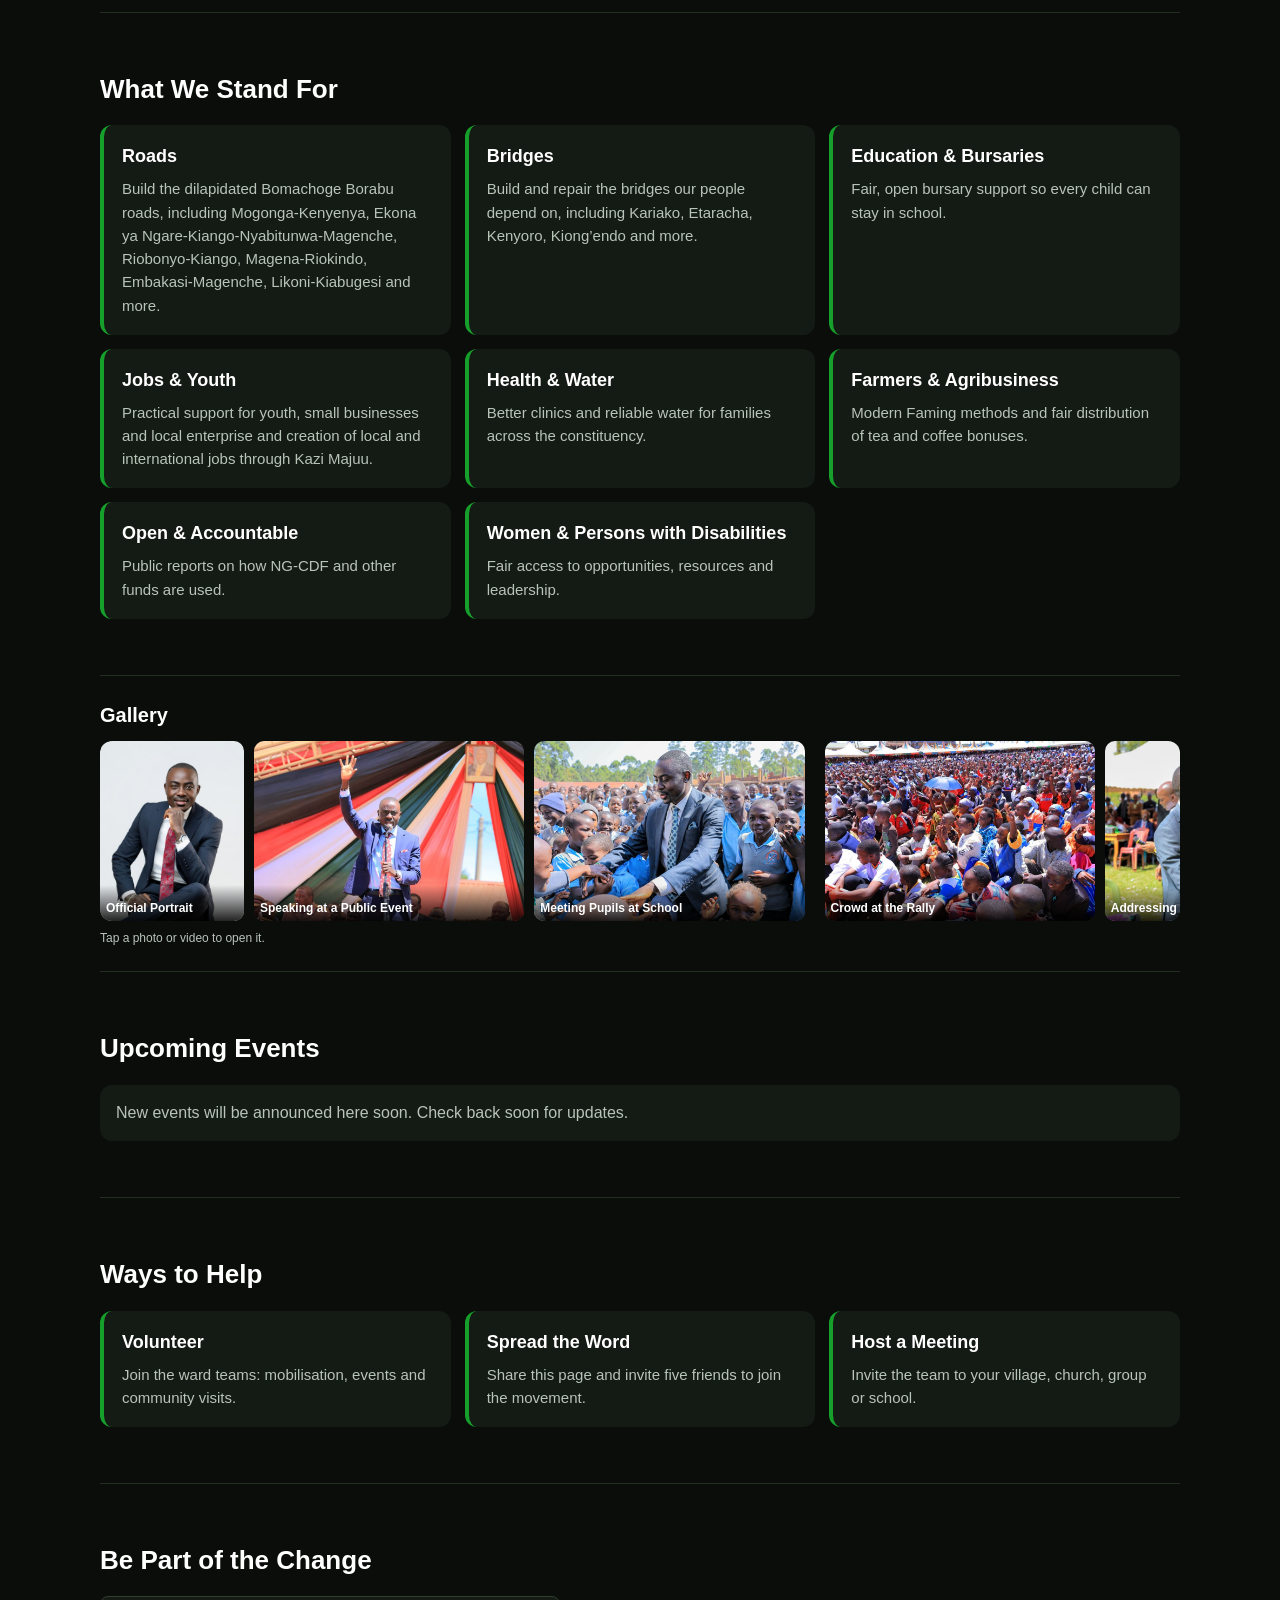
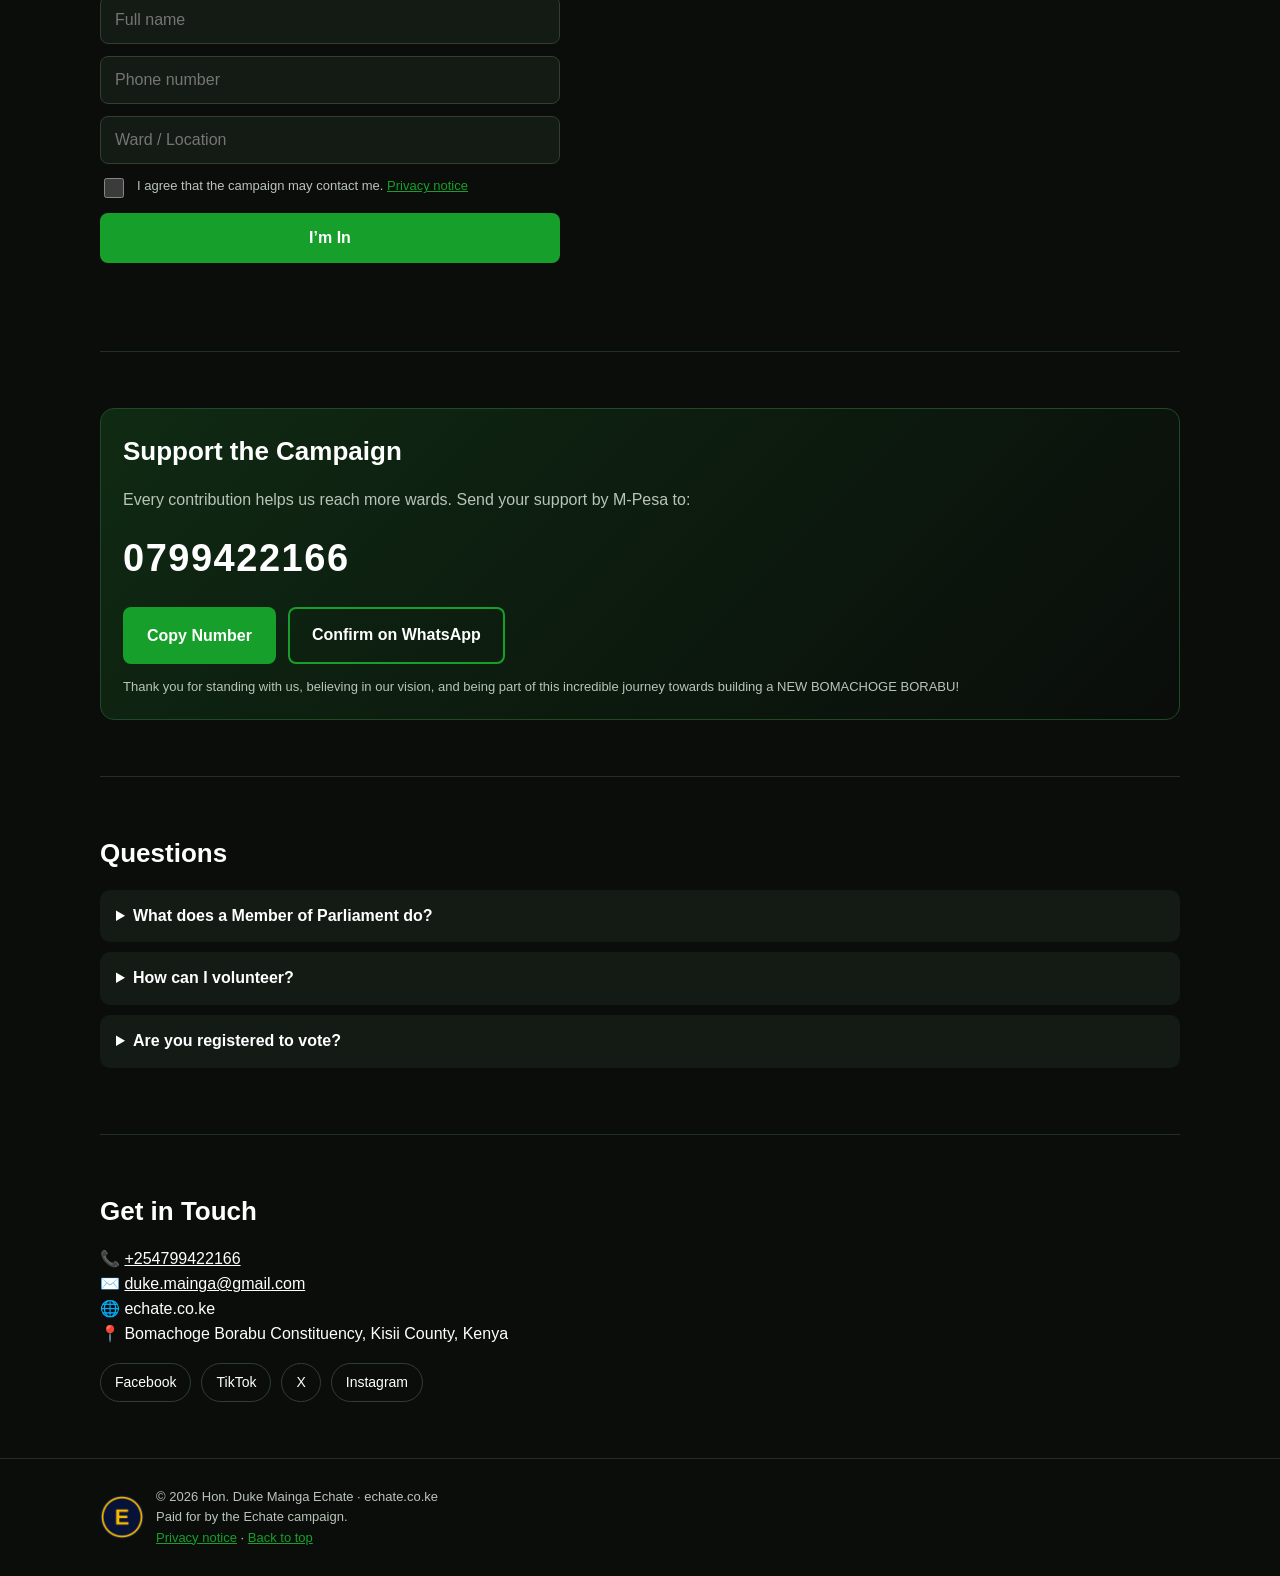
==== commit 5ae5c421: "Update index.html" ====
--- a/index.html
+++ b/index.html
@@ -90,7 +90,7 @@
     <div class="c"><h4>Roads</h4><p>Build the dilapidated Bomachoge Borabu roads, including Mogonga-Kenyenya, Ekona ya Ngare-Kiango-Nyabitunwa-Magenche, Riobonyo-Kiango, Magena-Riokindo, Embakasi-Magenche, Likoni-Kiabugesi and more.</p></div>
     <div class="c"><h4>Bridges</h4><p>Build and repair the bridges our people depend on, including Kariako, Etaracha, Kenyoro, Kiong’endo and more.</p></div>
     <div class="c"><h4>Education &amp; Bursaries</h4><p>Fair, open bursary support so every child can stay in school.</p></div>
-    <div class="c"><h4>Jobs &amp; Youth</h4><p>Through the Kazi Majuu Program.</p></div>
+    <div class="c"><h4>Jobs &amp; Youth</h4><p>Practical support for youth, small businesses and local enterprise and creation of local and international jobs through Kazi Majuu.</p></div>
     <div class="c"><h4>Health &amp; Water</h4><p>Better clinics and reliable water for families across the constituency.</p></div>
     <div class="c"><h4>Farmers &amp; Agribusiness</h4><p>Modern Faming methods and fair distribution of tea and coffee bonuses.</p></div>
     <div class="c"><h4>Open &amp; Accountable</h4><p>Public reports on how NG-CDF and other funds are used.</p></div>
